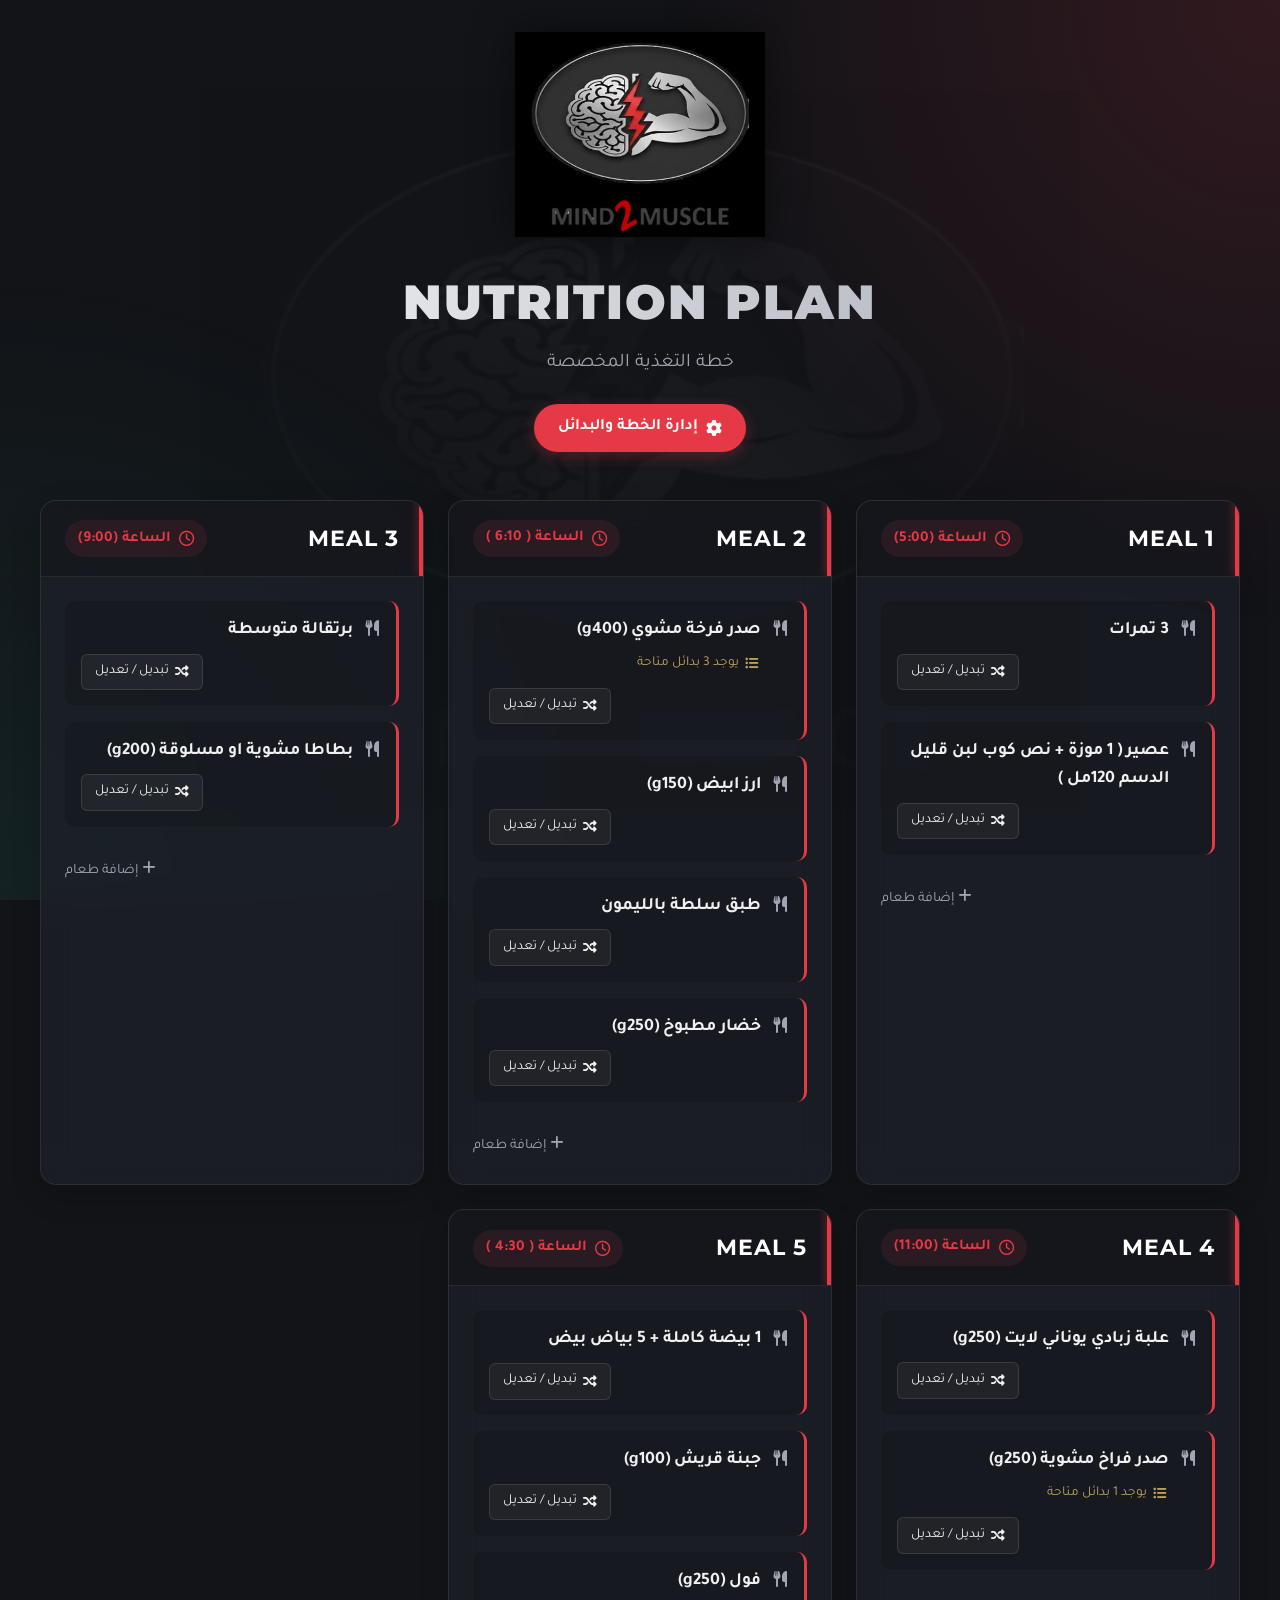
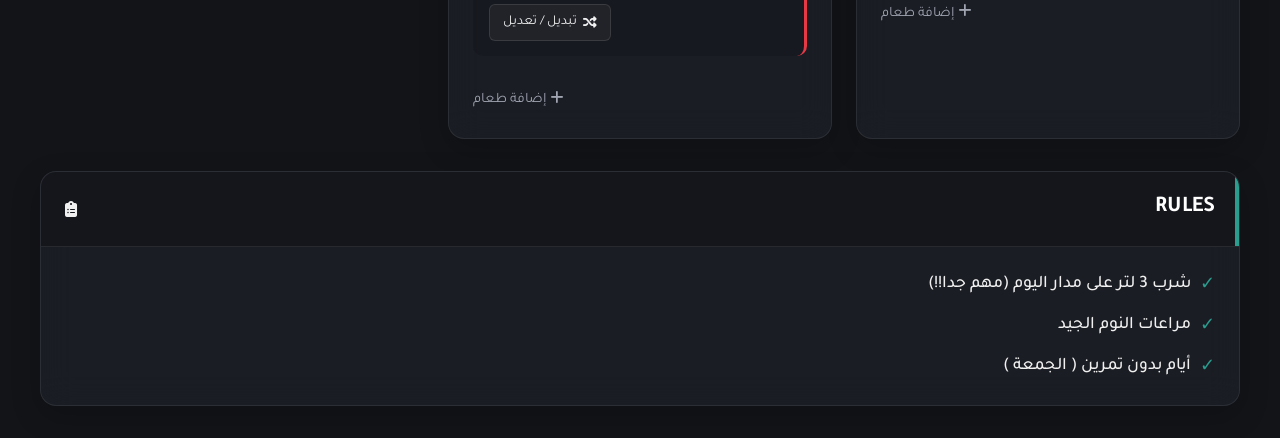
==== index.html @ 8e847752 "Initial commit of Scalable Meal Planner" ====
<!DOCTYPE html>
<html lang="ar" dir="rtl">

<head>
    <meta charset="UTF-8">
    <meta name="viewport" content="width=device-width, initial-scale=1.0">
    <title>Mind2Muscle - Nutrition Plan</title>
    <!-- Google Fonts -->
    <link
        href="https://fonts.googleapis.com/css2?family=Tajawal:wght@400;500;700;800&family=Montserrat:wght@700;900&display=swap"
        rel="stylesheet">
    <link rel="stylesheet" href="style.css">
    <!-- Font Awesome -->
    <link rel="stylesheet" href="https://cdnjs.cloudflare.com/ajax/libs/font-awesome/6.4.0/css/all.min.css">
</head>

<body>

    <!-- Watermark Background -->
    <div class="watermark"></div>

    <div class="container">
        <!-- Header Section -->
        <header class="header-section">
            <div class="logo-container">
                <img src="image1_1.jpeg" alt="Mind2Muscle Logo" class="logo" id="main-logo"
                    onerror="this.src='image1_3.png'; if(this.src=='image1_3.png') {this.onerror=function(){this.style.display='none';}}">
            </div>
            <h1 class="main-title" id="plan-title">Nutrition Plan</h1>
            <p class="subtitle" id="plan-subtitle">خطة التغذية المخصصة</p>

            <!-- Global Edit Plan Button -->
            <div class="header-action">
                <a href="manage.html" class="btn btn-primary"><i class="fa-solid fa-gear"></i> إدارة الخطة والبدائل</a>
            </div>
        </header>

        <!-- Dynamic Meals Container -->
        <div class="meals-grid" id="meals-container">
            <!-- Rendered by app.js -->
        </div>

        <div class="extras-grid">
            <!-- Dynamic Rules Section -->
            <div class="card rules-card" style="grid-column: 1 / -1;">
                <div class="card-header">
                    <h2 class="section-title">RULES</h2>
                    <i class="fa-solid fa-clipboard-list header-icon"></i>
                </div>
                <div class="card-body">
                    <ul class="rules-items" id="rules-container">
                        <!-- Rendered by app.js -->
                    </ul>
                </div>
            </div>
        </div>

    </div>

    <!-- Data Manager and App Logic -->
    <script src="data.js"></script>
    <script src="app.js"></script>
</body>

</html>
---- style.css ----
:root {
    --bg-color: #121418;
    --card-bg: rgba(30, 34, 42, 0.7);
    --card-border: rgba(255, 255, 255, 0.08);
    --text-primary: #f0f0f0;
    --text-secondary: #a0a5b1;
    --accent-red: #e63946;
    --accent-red-glow: rgba(230, 57, 70, 0.6);
    --accent-green: #2a9d8f;
    --accent-yellow: #e9c46a;
    --btn-primary-bg: #e63946;
    --btn-primary-hover: #c92f3b;
    --highlight-bg: rgba(230, 57, 70, 0.15);
    --glass-blur: blur(16px);
    --transition-speed: 0.3s;
}

* {
    margin: 0;
    padding: 0;
    box-sizing: border-box;
}

body {
    font-family: 'Tajawal', sans-serif;
    background-color: var(--bg-color);
    color: var(--text-primary);
    min-height: 100vh;
    padding: 2rem 1rem;
    position: relative;
    overflow-x: hidden;
    line-height: 1.6;
}

/* Background Effects */
body::before {
    content: '';
    position: fixed;
    top: 0;
    left: 0;
    width: 100%;
    height: 100%;
    background: radial-gradient(circle at top right, rgba(230, 57, 70, 0.15), transparent 40%),
        radial-gradient(circle at bottom left, rgba(42, 157, 143, 0.1), transparent 40%);
    z-index: -2;
    pointer-events: none;
}

.watermark {
    position: fixed;
    top: 50%;
    left: 50%;
    transform: translate(-50%, -50%);
    width: 80vw;
    height: 80vh;
    background-image: url('image1_1.jpeg');
    background-repeat: no-repeat;
    background-position: center;
    background-size: contain;
    opacity: 0.03;
    z-index: -1;
    pointer-events: none;
    filter: grayscale(100%);
}

.container {
    max-width: 1200px;
    margin: 0 auto;
    position: relative;
    z-index: 1;
}

/* Header */
.header-section {
    text-align: center;
    margin-bottom: 3rem;
    animation: fadeInDown 0.8s ease-out;
}

.logo {
    max-width: 250px;
    filter: drop-shadow(0 0 20px rgba(0, 0, 0, 0.5));
    transition: transform var(--transition-speed);
    margin-bottom: 1rem;
}

.logo:hover {
    transform: scale(1.05);
}

.main-title {
    font-family: 'Montserrat', sans-serif;
    font-size: 3rem;
    font-weight: 900;
    text-transform: uppercase;
    letter-spacing: 2px;
    background: linear-gradient(90deg, #fff, var(--text-secondary));
    -webkit-background-clip: text;
    background-clip: text;
    -webkit-text-fill-color: transparent;
    margin-bottom: 0.5rem;
}

.subtitle {
    font-size: 1.2rem;
    color: var(--text-secondary);
}

.header-action {
    margin-top: 1.5rem;
}

/* Buttons */
.btn {
    display: inline-flex;
    align-items: center;
    gap: 0.5rem;
    padding: 0.7rem 1.5rem;
    border-radius: 30px;
    font-family: 'Tajawal', sans-serif;
    font-weight: 700;
    text-decoration: none;
    cursor: pointer;
    transition: all 0.3s ease;
    border: none;
    font-size: 1rem;
}

.btn-primary {
    background: var(--btn-primary-bg);
    color: white;
    box-shadow: 0 4px 15px rgba(230, 57, 70, 0.3);
}

.btn-primary:hover {
    background: var(--btn-primary-hover);
    transform: translateY(-2px);
    box-shadow: 0 6px 20px rgba(230, 57, 70, 0.5);
}

.btn-secondary {
    background: rgba(255, 255, 255, 0.1);
    color: var(--text-primary);
    border: 1px solid var(--card-border);
}

.btn-secondary:hover {
    background: rgba(255, 255, 255, 0.2);
}

.btn-danger {
    background: transparent;
    color: var(--accent-red);
    border: 1px solid var(--accent-red);
}

.btn-danger:hover {
    background: var(--accent-red);
    color: white;
}

.btn-icon {
    background: transparent;
    border: none;
    cursor: pointer;
    color: var(--text-primary);
    transition: color 0.2s;
    font-size: 1.1rem;
}

.btn-icon:hover {
    color: var(--accent-red);
}

.text-danger {
    color: var(--accent-red) !important;
}

.text-green {
    color: var(--accent-green) !important;
}

.text-muted {
    color: var(--text-secondary) !important;
}

/* Grids */
.meals-grid {
    display: grid;
    grid-template-columns: repeat(auto-fit, minmax(350px, 1fr));
    gap: 1.5rem;
    margin-bottom: 2rem;
}

.extras-grid {
    display: grid;
    grid-template-columns: repeat(auto-fit, minmax(400px, 1fr));
    gap: 1.5rem;
}

/* Glass Cards */
.card {
    background: var(--card-bg);
    backdrop-filter: var(--glass-blur);
    -webkit-backdrop-filter: var(--glass-blur);
    border: 1px solid var(--card-border);
    border-radius: 16px;
    overflow: hidden;
    box-shadow: 0 10px 30px rgba(0, 0, 0, 0.2);
    transition: transform var(--transition-speed), box-shadow var(--transition-speed), border-color var(--transition-speed);
    animation: fadeInUp 0.8s ease-out backwards;
}

.card:hover {
    border-color: rgba(255, 255, 255, 0.15);
}

/* Card Headers */
.card-header {
    background: rgba(0, 0, 0, 0.2);
    padding: 1.2rem 1.5rem;
    display: flex;
    justify-content: space-between;
    align-items: center;
    border-bottom: 1px solid var(--card-border);
    position: relative;
    overflow: hidden;
}

.meal-card .card-header::before {
    content: '';
    position: absolute;
    top: 0;
    right: 0;
    width: 4px;
    height: 100%;
    background: var(--accent-red);
    box-shadow: 0 0 10px var(--accent-red-glow);
}

.rules-card .card-header::before {
    content: '';
    position: absolute;
    top: 0;
    right: 0;
    width: 4px;
    height: 100%;
    background: var(--accent-green);
}

.meal-title {
    font-family: 'Montserrat', sans-serif;
    font-size: 1.4rem;
    font-weight: 700;
    color: #fff;
    letter-spacing: 1px;
}

.section-title {
    font-size: 1.4rem;
    font-weight: 700;
    color: #fff;
    display: flex;
    align-items: center;
    gap: 0.5rem;
}

.meal-time {
    display: flex;
    align-items: center;
    gap: 0.5rem;
    color: var(--accent-red);
    font-weight: 700;
    background: rgba(230, 57, 70, 0.1);
    padding: 0.4rem 0.8rem;
    border-radius: 20px;
    font-size: 0.95rem;
}

/* Card Body / Main View Dashboard */
.card-body {
    padding: 1.5rem;
}

.meal-components-wrapper {
    display: flex;
    flex-direction: column;
    gap: 1rem;
}

.meal-component {
    background: rgba(0, 0, 0, 0.15);
    border-radius: 10px;
    padding: 1rem;
    border-right: 3px solid var(--accent-red);
    position: relative;
}

.component-main {
    display: flex;
    align-items: flex-start;
    gap: 0.8rem;
    margin-bottom: 0.5rem;
    font-size: 1.1rem;
    font-weight: 700;
}

.component-icon {
    margin-top: 0.2rem;
    color: var(--text-secondary);
    font-size: 1rem;
}

.component-text {
    flex-grow: 1;
}

.alt-hint {
    font-size: 0.85rem;
    color: var(--accent-yellow);
    display: flex;
    align-items: center;
    gap: 0.4rem;
    margin-right: 1.8rem;
    margin-bottom: 0.8rem;
    opacity: 0.8;
}

.component-actions {
    display: flex;
    justify-content: flex-end;
}

.btn-swap {
    background: rgba(255, 255, 255, 0.05);
    color: var(--text-primary);
    border: 1px solid rgba(255, 255, 255, 0.1);
    padding: 0.4rem 0.8rem;
    border-radius: 6px;
    font-size: 0.85rem;
    text-decoration: none;
    transition: all 0.2s;
    display: inline-flex;
    align-items: center;
    gap: 0.4rem;
}

.btn-swap:hover {
    background: rgba(230, 57, 70, 0.2);
    border-color: var(--accent-red);
    color: white;
}

.btn-edit-meal {
    color: var(--text-secondary);
    text-decoration: none;
    font-size: 0.9rem;
    transition: color 0.2s;
}

.btn-edit-meal:hover {
    color: white;
}

/* Rules */
.rules-items {
    list-style: none;
    display: flex;
    flex-direction: column;
    gap: 0.8rem;
}

.rules-items li {
    position: relative;
    padding-right: 1.5rem;
    font-size: 1.1rem;
    font-weight: 500;
}

.rules-items li::before {
    position: absolute;
    right: 0;
    top: 2px;
    color: var(--accent-green);
    content: '✓';
    font-size: 1.1rem;
}

/* =========================================
   MANAGEMENT DASHBOARD STYLES
   ========================================= */

.manage-container {
    max-width: 1400px;
}

.management-grid {
    display: grid;
    grid-template-columns: 350px 1fr;
    gap: 1.5rem;
    align-items: start;
}

@media (max-width: 900px) {
    .management-grid {
        grid-template-columns: 1fr;
    }
}

/* Sidebar Nav */
.sidebar-card .card-body {
    padding: 0;
}

.nav-list {
    list-style: none;
    margin: 0;
    padding: 0;
}

.nav-item {
    border-bottom: 1px solid var(--card-border);
}

.nav-header {
    padding: 1rem 1.5rem;
    display: flex;
    justify-content: space-between;
    align-items: center;
    cursor: pointer;
    font-weight: 700;
    transition: background 0.2s;
}

.nav-header:hover {
    background: rgba(255, 255, 255, 0.05);
}

.nav-header.active {
    background: rgba(230, 57, 70, 0.15);
    border-right: 4px solid var(--accent-red);
}

.nav-sublist {
    list-style: none;
    background: rgba(0, 0, 0, 0.2);
}

.nav-subitem {
    padding: 0.8rem 1.5rem 0.8rem 2.5rem;
    cursor: pointer;
    color: var(--text-secondary);
    transition: color 0.2s, background 0.2s;
    font-size: 0.95rem;
    display: flex;
    align-items: center;
}

.nav-subitem::before {
    content: '•';
    margin-left: 0.5rem;
    color: var(--accent-yellow);
}

.nav-subitem:hover {
    color: white;
    background: rgba(255, 255, 255, 0.03);
}

.nav-subitem.active {
    color: white;
    background: rgba(255, 255, 255, 0.05);
    font-weight: 700;
}

/* Editor Forms */
.form-group {
    margin-bottom: 1.5rem;
}

.form-group label {
    display: block;
    margin-bottom: 0.5rem;
    font-weight: 700;
    color: var(--text-secondary);
}

.form-control {
    width: 100%;
    background: rgba(0, 0, 0, 0.3);
    border: 1px solid var(--card-border);
    color: white;
    padding: 0.8rem;
    border-radius: 8px;
    font-family: 'Tajawal', sans-serif;
    font-size: 1rem;
    transition: border-color 0.3s;
}

.form-control:focus {
    outline: none;
    border-color: var(--accent-red);
}

textarea.form-control {
    resize: vertical;
}

.highlighted-group {
    background: rgba(230, 57, 70, 0.05);
    padding: 1.5rem;
    border-radius: 8px;
    border: 1px solid rgba(230, 57, 70, 0.2);
}

.manager-list {
    display: flex;
    flex-direction: column;
    gap: 0.8rem;
}

.manager-list-item {
    background: rgba(255, 255, 255, 0.03);
    border: 1px solid var(--card-border);
    border-radius: 8px;
    padding: 0.8rem;
    display: flex;
    align-items: center;
    gap: 1rem;
}

.drag-handle {
    color: var(--text-secondary);
    cursor: grab;
    padding: 0 0.5rem;
}

.item-content {
    flex-grow: 1;
}

.item-actions {
    display: flex;
    gap: 0.8rem;
}

.flex-col {
    flex-direction: column;
    gap: 0.4rem;
}

.empty-state {
    text-align: center;
    padding: 4rem 2rem;
    color: var(--text-secondary);
}

.empty-state i {
    font-size: 3rem;
    margin-bottom: 1rem;
    opacity: 0.5;
}

.empty-state-small {
    text-align: center;
    padding: 2rem;
    border: 1px dashed var(--card-border);
    border-radius: 8px;
}

/* Truncate long texts */
.truncate {
    white-space: nowrap;
    overflow: hidden;
    text-overflow: ellipsis;
    max-width: 200px;
}

/* Toast */
.toast {
    position: fixed;
    bottom: -100px;
    left: 50%;
    transform: translateX(-50%);
    background: rgba(42, 157, 143, 0.9);
    color: white;
    padding: 0.8rem 1.5rem;
    border-radius: 30px;
    font-weight: 700;
    box-shadow: 0 10px 30px rgba(0, 0, 0, 0.3);
    display: flex;
    align-items: center;
    gap: 0.5rem;
    transition: bottom 0.4s cubic-bezier(0.175, 0.885, 0.32, 1.275);
    z-index: 1000;
    backdrop-filter: blur(5px);
}

.toast.show {
    bottom: 30px;
}

/* Animations */
@keyframes fadeInUp {
    from {
        opacity: 0;
        transform: translateY(30px);
    }

    to {
        opacity: 1;
        transform: translateY(0);
    }
}

@keyframes fadeInDown {
    from {
        opacity: 0;
        transform: translateY(-30px);
    }

    to {
        opacity: 1;
        transform: translateY(0);
    }
}
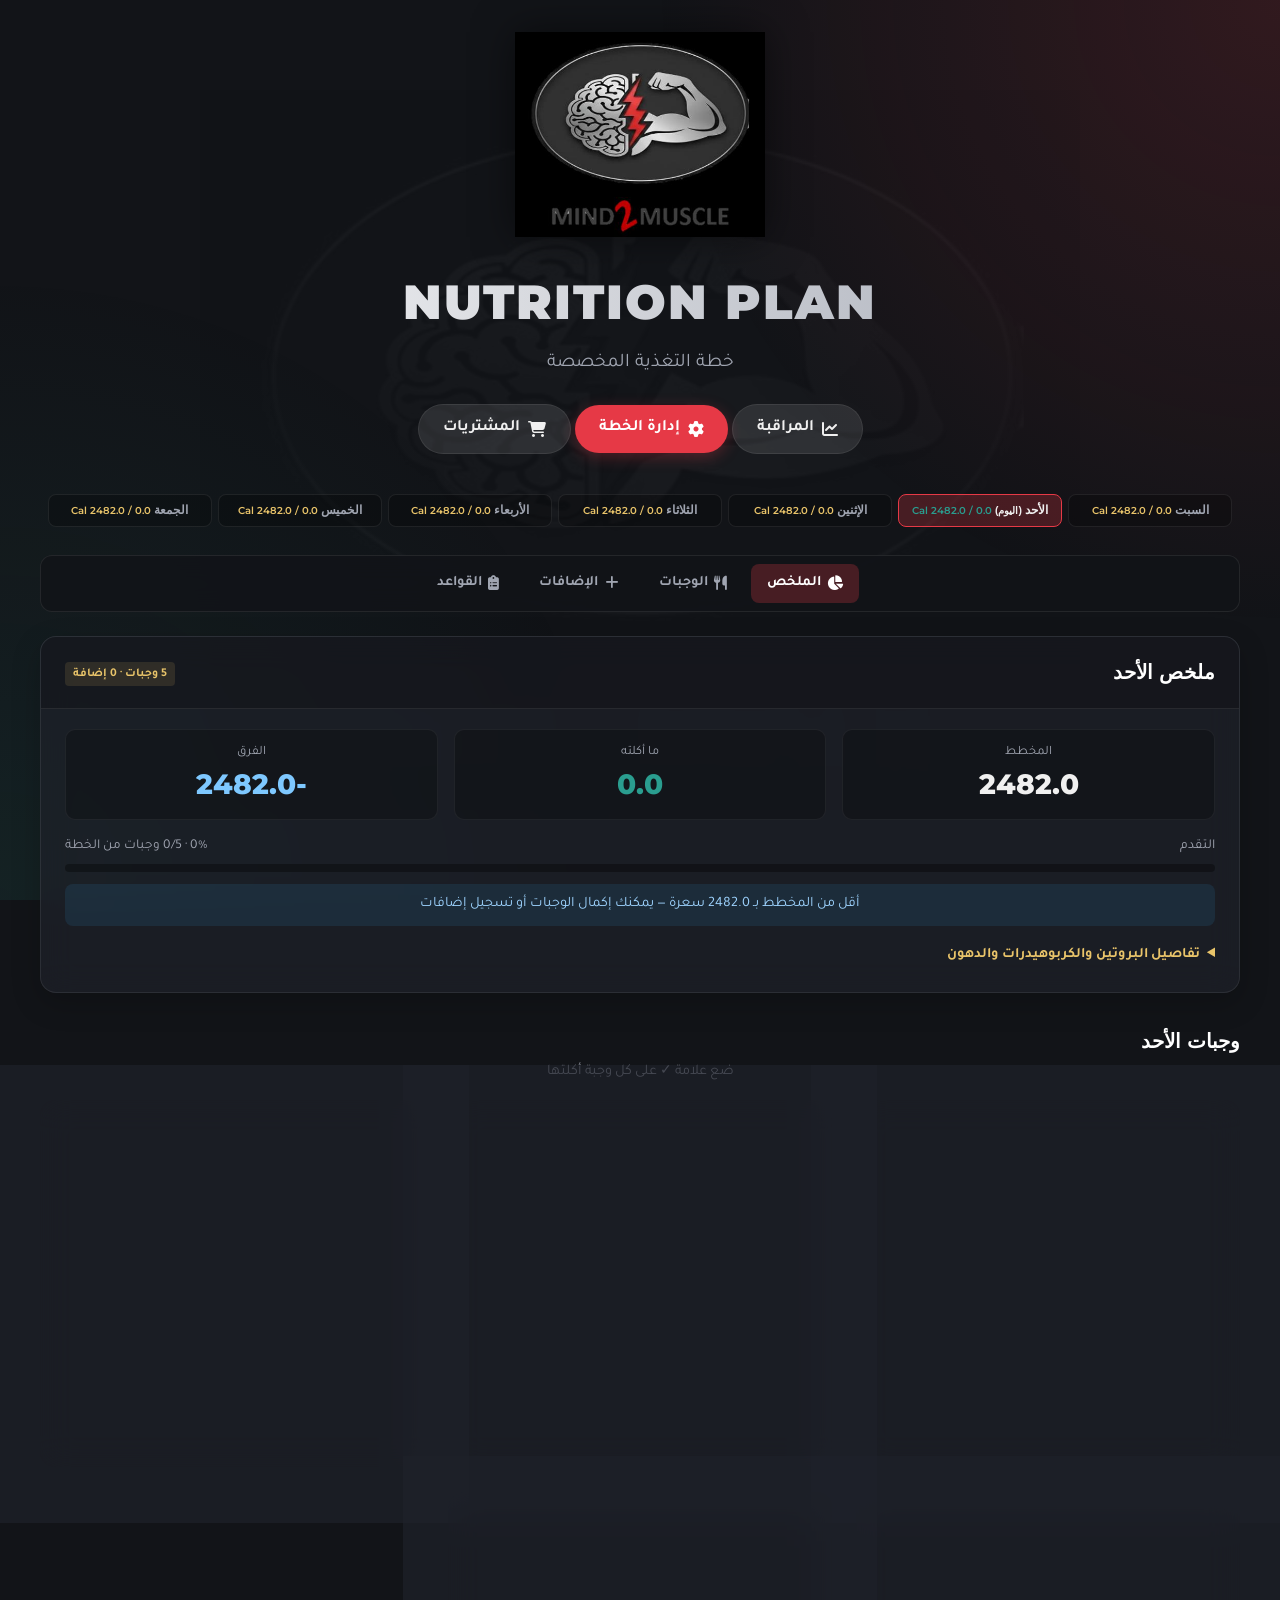
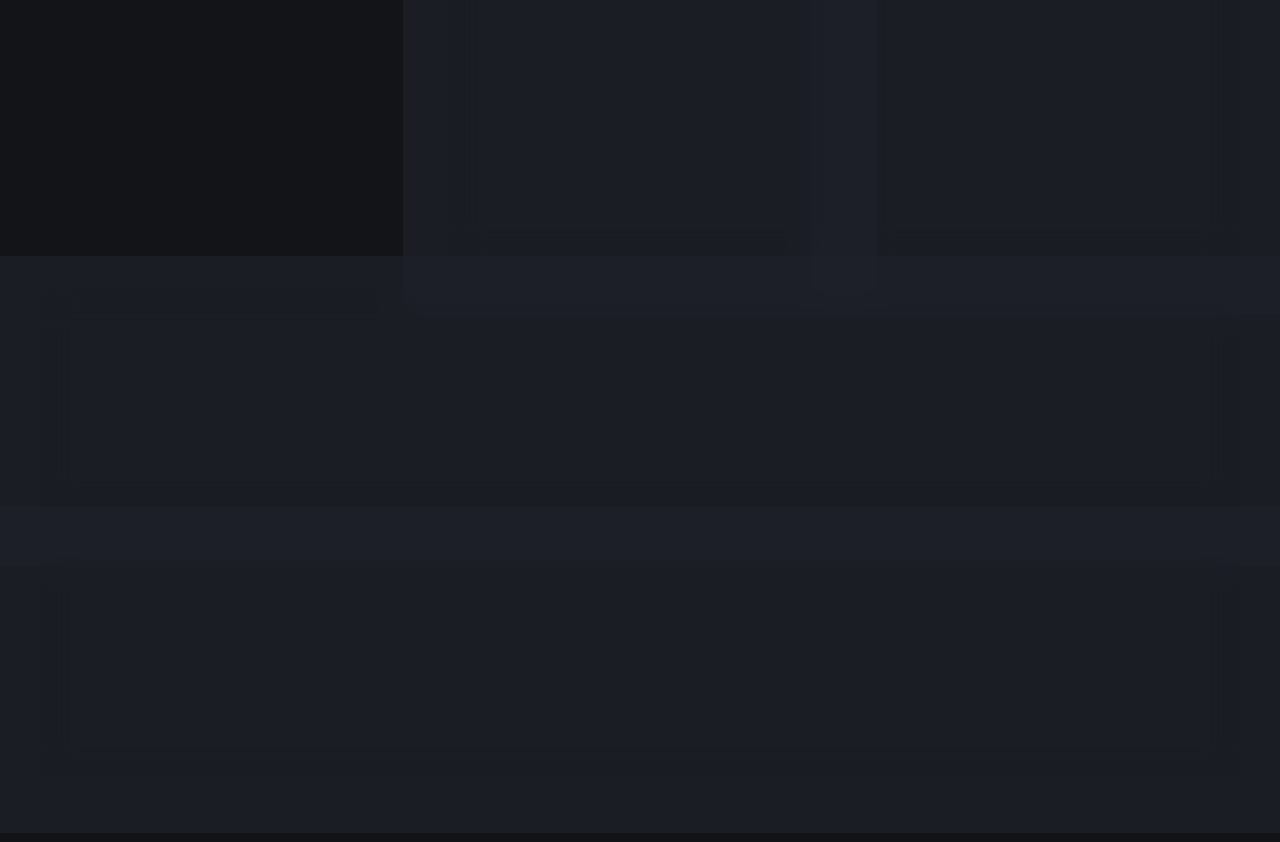
==== commit d9d2c7d5: "Add progress tracking, multi-week grocery, and schedule management improvements. Introduce a progres" ====
--- a/index.html
+++ b/index.html
@@ -5,61 +5,137 @@
     <meta charset="UTF-8">
     <meta name="viewport" content="width=device-width, initial-scale=1.0">
     <title>Mind2Muscle - Nutrition Plan</title>
-    <!-- Google Fonts -->
     <link
         href="https://fonts.googleapis.com/css2?family=Tajawal:wght@400;500;700;800&family=Montserrat:wght@700;900&display=swap"
         rel="stylesheet">
     <link rel="stylesheet" href="style.css">
-    <!-- Font Awesome -->
+    <link rel="stylesheet" href="dashboard.css">
     <link rel="stylesheet" href="https://cdnjs.cloudflare.com/ajax/libs/font-awesome/6.4.0/css/all.min.css">
 </head>
 
-<body>
+<body class="home-page">
 
-    <!-- Watermark Background -->
     <div class="watermark"></div>
 
     <div class="container">
-        <!-- Header Section -->
         <header class="header-section">
             <div class="logo-container">
-                <img src="image1_1.jpeg" alt="Mind2Muscle Logo" class="logo" id="main-logo"
+                <img src="image1_1.jpeg" alt="Mind2Muscle" class="logo" id="main-logo"
                     onerror="this.src='image1_3.png'; if(this.src=='image1_3.png') {this.onerror=function(){this.style.display='none';}}">
             </div>
             <h1 class="main-title" id="plan-title">Nutrition Plan</h1>
             <p class="subtitle" id="plan-subtitle">خطة التغذية المخصصة</p>
-
-            <!-- Global Edit Plan Button -->
             <div class="header-action">
-                <a href="manage.html" class="btn btn-primary"><i class="fa-solid fa-gear"></i> إدارة الخطة والبدائل</a>
+                <a href="progress.html" class="btn btn-secondary"><i class="fa-solid fa-chart-line"></i> المراقبة</a>
+                <a href="manage.html" class="btn btn-primary"><i class="fa-solid fa-gear"></i> إدارة الخطة</a>
+                <a href="manage.html?tab=grocery" class="btn btn-secondary"><i class="fa-solid fa-cart-shopping"></i> المشتريات</a>
             </div>
         </header>
 
-        <!-- Dynamic Meals Container -->
-        <div class="meals-grid" id="meals-container">
-            <!-- Rendered by app.js -->
-        </div>
+        <nav class="week-day-nav" id="week-day-nav" aria-label="أيام الأسبوع"></nav>
 
-        <div class="extras-grid">
-            <!-- Dynamic Rules Section -->
-            <div class="card rules-card" style="grid-column: 1 / -1;">
+        <nav class="dash-jump-nav" aria-label="أقسام الصفحة">
+            <a href="#section-summary" class="dash-jump-link"><i class="fa-solid fa-chart-pie"></i> الملخص</a>
+            <a href="#section-meals" class="dash-jump-link"><i class="fa-solid fa-utensils"></i> الوجبات</a>
+            <a href="#section-extras" class="dash-jump-link"><i class="fa-solid fa-plus"></i> الإضافات</a>
+            <a href="#section-rules" class="dash-jump-link"><i class="fa-solid fa-clipboard-list"></i> القواعد</a>
+        </nav>
+
+        <section id="section-summary" class="dash-section">
+            <div id="day-macros-summary" class="summary-shell" aria-live="polite"></div>
+        </section>
+
+        <section id="section-meals" class="dash-section">
+            <div class="section-head">
+                <h2 class="section-title" id="meals-section-title">وجبات اليوم</h2>
+                <p class="section-desc">ضع علامة ✓ على كل وجبة أكلتها</p>
+            </div>
+            <div class="meals-grid" id="meals-container"></div>
+        </section>
+
+        <section id="section-extras" class="dash-section">
+            <div class="card extras-card">
+                <div class="card-header extras-card-header">
+                    <div>
+                        <h2 class="section-title">طعام إضافي</h2>
+                        <p class="section-desc">ما أكلته خارج جدول الوجبات</p>
+                    </div>
+                    <button type="button" id="btn-add-intake" class="btn btn-primary">
+                        <i class="fa-solid fa-plus"></i> إضافة
+                    </button>
+                </div>
+                <div class="card-body">
+                    <div id="intake-extras-list" class="extras-list"></div>
+                </div>
+            </div>
+        </section>
+
+        <section id="section-rules" class="dash-section">
+            <div class="card rules-card">
                 <div class="card-header">
-                    <h2 class="section-title">RULES</h2>
+                    <h2 class="section-title">قواعد الخطة</h2>
                     <i class="fa-solid fa-clipboard-list header-icon"></i>
                 </div>
                 <div class="card-body">
-                    <ul class="rules-items" id="rules-container">
-                        <!-- Rendered by app.js -->
-                    </ul>
+                    <ul class="rules-items" id="rules-container"></ul>
                 </div>
             </div>
-        </div>
-
+        </section>
     </div>
 
-    <!-- Data Manager and App Logic -->
+    <div id="intake-modal" class="intake-modal" hidden aria-hidden="true" role="dialog" aria-labelledby="intake-modal-title" aria-modal="true">
+        <div class="intake-modal-backdrop" data-close-intake></div>
+        <div class="intake-modal-panel card">
+            <div class="intake-modal-header">
+                <h3 id="intake-modal-title">إضافة طعام</h3>
+                <button type="button" class="btn-icon" data-close-intake aria-label="إغلاق"><i class="fa-solid fa-xmark"></i></button>
+            </div>
+            <div class="intake-type-tabs">
+                <button type="button" class="intake-type-btn active" data-intake-type="meal">وجبة من القوالب</button>
+                <button type="button" class="intake-type-btn" data-intake-type="food">طعام من المكتبة</button>
+                <button type="button" class="intake-type-btn" data-intake-type="custom">إدخال يدوي</button>
+            </div>
+            <div class="intake-modal-body">
+                <div class="intake-form-panel" data-panel="meal">
+                    <label for="intake-meal-search">بحث</label>
+                    <input type="search" id="intake-meal-search" class="form-control" placeholder="ابحث عن وجبة...">
+                    <label for="intake-meal-select">الوجبة</label>
+                    <select id="intake-meal-select" class="form-control" size="5"></select>
+                    <label for="intake-meal-servings">عدد الحصص</label>
+                    <input type="number" id="intake-meal-servings" class="form-control" value="1" min="0.25" step="0.25">
+                </div>
+                <div class="intake-form-panel" data-panel="food" hidden>
+                    <label for="intake-food-search">بحث</label>
+                    <input type="search" id="intake-food-search" class="form-control" placeholder="ابحث عن طعام...">
+                    <label for="intake-food-select">الطعام</label>
+                    <select id="intake-food-select" class="form-control" size="5"></select>
+                    <label for="intake-food-amount">الكمية</label>
+                    <div class="intake-qty-row">
+                        <input type="number" id="intake-food-amount" class="form-control" value="1" min="0.01" step="0.01">
+                        <span id="intake-food-unit-label" class="intake-unit-label"></span>
+                    </div>
+                </div>
+                <div class="intake-form-panel" data-panel="custom" hidden>
+                    <label for="intake-custom-name">ماذا أكلت؟</label>
+                    <input type="text" id="intake-custom-name" class="form-control" placeholder="مثال: قهوة مع حليب">
+                    <p class="text-muted" style="margin:0.75rem 0 0.5rem;font-size:0.85rem;">القيم الغذائية (اختياري)</p>
+                    <div class="intake-custom-macros">
+                        <div><label for="intake-custom-p">بروتين</label><input type="number" id="intake-custom-p" class="form-control" min="0" step="0.1" value="0"></div>
+                        <div><label for="intake-custom-c">كربوهيدرات</label><input type="number" id="intake-custom-c" class="form-control" min="0" step="0.1" value="0"></div>
+                        <div><label for="intake-custom-f">دهون</label><input type="number" id="intake-custom-f" class="form-control" min="0" step="0.1" value="0"></div>
+                        <div><label for="intake-custom-cal">سعرات</label><input type="number" id="intake-custom-cal" class="form-control" min="0" step="0.1" value="0"></div>
+                    </div>
+                </div>
+            </div>
+            <div class="intake-modal-footer">
+                <button type="button" class="btn btn-secondary" data-close-intake>إلغاء</button>
+                <button type="button" class="btn btn-primary" id="intake-modal-save"><i class="fa-solid fa-check"></i> حفظ</button>
+            </div>
+        </div>
+    </div>
+
     <script src="data.js"></script>
     <script src="app.js"></script>
 </body>
 
-</html>+</html>
--- a/style.css
+++ b/style.css
@@ -288,6 +288,507 @@
     gap: 1rem;
 }
 
+.alt-hint-meal {
+    border-right: 2px solid var(--accent-green);
+    padding-right: 0.5rem;
+}
+
+.alt-hint-schedule {
+    margin-top: 0.5rem;
+    border-right: 2px solid var(--accent-yellow);
+    padding-right: 0.5rem;
+}
+
+/* Weekly day navigation */
+.week-day-nav {
+    display: flex;
+    flex-wrap: wrap;
+    gap: 0.4rem;
+    justify-content: center;
+    margin: 1.25rem 0 0.75rem;
+    padding: 0.5rem;
+}
+
+.sidebar-week-nav {
+    justify-content: stretch;
+    margin: 0 0 0.75rem;
+    padding: 0.75rem;
+    border-bottom: 1px solid var(--card-border);
+}
+
+.week-day-btn {
+    flex: 1;
+    min-width: 2.5rem;
+    padding: 0.45rem 0.35rem;
+    border: 1px solid var(--card-border);
+    border-radius: 8px;
+    background: rgba(0, 0, 0, 0.25);
+    color: var(--text-secondary);
+    font-family: 'Tajawal', sans-serif;
+    font-size: 0.78rem;
+    font-weight: 700;
+    cursor: pointer;
+    transition: all 0.2s;
+}
+
+.week-day-btn--macros {
+    display: flex;
+    flex-direction: column;
+    align-items: center;
+    gap: 0.15rem;
+    line-height: 1.2;
+}
+
+.week-day-label {
+    font-weight: 800;
+}
+
+.week-day-macros {
+    font-size: 0.62rem;
+    font-weight: 600;
+    font-family: 'Montserrat', sans-serif;
+    color: var(--accent-yellow);
+    direction: ltr;
+}
+
+.week-day-macros--empty {
+    color: var(--text-secondary);
+    opacity: 0.5;
+}
+
+.week-day-btn.active .week-day-macros {
+    color: var(--accent-green);
+}
+
+.sidebar-week-nav .week-day-btn {
+    font-size: 0.72rem;
+    padding: 0.4rem 0.2rem;
+}
+
+.week-day-btn:hover {
+    border-color: rgba(255, 255, 255, 0.2);
+    color: var(--text-primary);
+}
+
+.week-day-btn.active {
+    background: rgba(230, 57, 70, 0.25);
+    border-color: var(--accent-red);
+    color: var(--text-primary);
+}
+
+.week-day-count {
+    display: inline-block;
+    margin-right: 0.2rem;
+    font-size: 0.65rem;
+    background: rgba(255, 255, 255, 0.12);
+    padding: 0.05rem 0.35rem;
+    border-radius: 4px;
+}
+
+.week-day-heading {
+    text-align: center;
+    font-size: 1.1rem;
+    font-weight: 800;
+    color: var(--accent-yellow);
+    margin: 0 0 0.5rem;
+}
+
+.day-macros-summary {
+    margin: 0 auto 1.25rem;
+    max-width: 720px;
+}
+
+.day-macros-summary--empty {
+    display: none;
+}
+
+.day-macros-card {
+    background: rgba(0, 0, 0, 0.3);
+    border: 1px solid rgba(241, 196, 15, 0.25);
+    border-radius: 10px;
+    padding: 0.85rem 1.1rem;
+    text-align: center;
+}
+
+.day-macros-title {
+    font-size: 0.9rem;
+    font-weight: 700;
+    color: var(--accent-yellow);
+    margin-bottom: 0.55rem;
+    display: flex;
+    align-items: center;
+    justify-content: center;
+    gap: 0.45rem;
+}
+
+.day-macros-badges {
+    justify-content: center;
+    flex-wrap: wrap;
+}
+
+.day-macros-compare {
+    display: grid;
+    grid-template-columns: repeat(auto-fit, minmax(200px, 1fr));
+    gap: 0.75rem;
+}
+
+.day-macros-card--planned {
+    border-color: rgba(255, 255, 255, 0.12);
+}
+
+.day-macros-card--eaten {
+    border-color: rgba(46, 204, 113, 0.35);
+}
+
+.day-macros-card--diff {
+    border-color: rgba(241, 196, 15, 0.35);
+}
+
+.day-macros-diff-hint {
+    font-size: 0.78rem;
+    color: var(--text-secondary);
+    margin: 0.5rem 0 0;
+    text-align: center;
+}
+
+.macro-diff--over {
+    border-color: rgba(230, 57, 70, 0.5);
+    color: #ff8a8a;
+}
+
+.macro-diff--under {
+    border-color: rgba(52, 152, 219, 0.5);
+    color: #7ec8ff;
+}
+
+.macro-diff--even {
+    opacity: 0.85;
+}
+
+.dashboard-planned-header,
+.intake-extras-header {
+    display: flex;
+    flex-wrap: wrap;
+    align-items: center;
+    justify-content: space-between;
+    gap: 0.75rem;
+    margin: 1.25rem 0 0.75rem;
+}
+
+.dashboard-section-title {
+    font-size: 1rem;
+    font-weight: 800;
+    margin: 0;
+    display: flex;
+    align-items: center;
+    gap: 0.45rem;
+    color: var(--accent-yellow);
+}
+
+.dashboard-section-hint {
+    font-size: 0.8rem;
+    color: var(--text-secondary);
+    margin: 0;
+    flex: 1 1 100%;
+}
+
+body.dashboard-page .intake-extras-section {
+    margin: 0;
+}
+
+.intake-extras-list {
+    display: flex;
+    flex-direction: column;
+    gap: 0.5rem;
+}
+
+.intake-extras-empty {
+    font-size: 0.88rem;
+    color: var(--text-secondary);
+    padding: 1rem;
+    text-align: center;
+    background: rgba(0, 0, 0, 0.2);
+    border-radius: 8px;
+}
+
+.intake-extra-row {
+    display: flex;
+    align-items: center;
+    justify-content: space-between;
+    gap: 0.75rem;
+    padding: 0.75rem 1rem;
+}
+
+.intake-extra-main {
+    flex: 1;
+    min-width: 0;
+    display: flex;
+    flex-wrap: wrap;
+    align-items: center;
+    gap: 0.5rem 1rem;
+}
+
+.intake-extra-name {
+    font-weight: 700;
+}
+
+.intake-extra-macros {
+    flex: 1 1 100%;
+}
+
+.meal-eaten-toggle {
+    display: flex;
+    align-items: center;
+    gap: 0.5rem;
+    margin-bottom: 0.75rem;
+    padding: 0.5rem 0.75rem;
+    background: rgba(46, 204, 113, 0.08);
+    border: 1px solid rgba(46, 204, 113, 0.25);
+    border-radius: 8px;
+    cursor: pointer;
+    font-weight: 700;
+    font-size: 0.9rem;
+}
+
+.meal-eaten-toggle input {
+    width: 1.15rem;
+    height: 1.15rem;
+    accent-color: var(--accent-green);
+}
+
+.meal-card--eaten {
+    border-color: rgba(46, 204, 113, 0.45);
+    box-shadow: 0 0 0 1px rgba(46, 204, 113, 0.15);
+}
+
+.meal-card--eaten .meal-eaten-toggle {
+    background: rgba(46, 204, 113, 0.2);
+}
+
+.meal-card:not(.meal-card--eaten) .meal-eaten-toggle-text {
+    color: var(--text-secondary);
+}
+
+/* Intake modal */
+.intake-modal {
+    position: fixed;
+    inset: 0;
+    z-index: 1000;
+    display: flex;
+    align-items: center;
+    justify-content: center;
+    padding: 1rem;
+}
+
+.intake-modal[hidden] {
+    display: none;
+}
+
+.intake-modal-backdrop {
+    position: absolute;
+    inset: 0;
+    background: rgba(0, 0, 0, 0.65);
+}
+
+.intake-modal-panel {
+    position: relative;
+    width: 100%;
+    max-width: 420px;
+    max-height: 90vh;
+    overflow-y: auto;
+    z-index: 1;
+    padding: 0;
+}
+
+.intake-modal-header {
+    display: flex;
+    justify-content: space-between;
+    align-items: center;
+    padding: 1rem 1.25rem;
+    border-bottom: 1px solid var(--card-border);
+}
+
+.intake-modal-header h3 {
+    margin: 0;
+    font-size: 1.05rem;
+}
+
+.intake-type-tabs {
+    display: flex;
+    flex-wrap: wrap;
+    gap: 0.35rem;
+    padding: 0.75rem 1rem 0;
+}
+
+.intake-type-btn {
+    flex: 1;
+    min-width: 5rem;
+    padding: 0.45rem 0.5rem;
+    border: 1px solid var(--card-border);
+    border-radius: 6px;
+    background: rgba(0, 0, 0, 0.25);
+    color: var(--text-secondary);
+    font-family: 'Tajawal', sans-serif;
+    font-size: 0.75rem;
+    font-weight: 700;
+    cursor: pointer;
+}
+
+.intake-type-btn.active {
+    background: rgba(230, 57, 70, 0.25);
+    border-color: var(--accent-red);
+    color: white;
+}
+
+.intake-modal-body {
+    padding: 1rem 1.25rem;
+}
+
+.intake-modal-body label {
+    display: block;
+    font-size: 0.85rem;
+    font-weight: 700;
+    margin-bottom: 0.35rem;
+    color: var(--text-secondary);
+}
+
+.intake-modal-body .form-control {
+    width: 100%;
+    margin-bottom: 0.75rem;
+    padding: 0.5rem 0.65rem;
+    border: 1px solid var(--card-border);
+    border-radius: 6px;
+    background: rgba(0, 0, 0, 0.3);
+    color: var(--text-primary);
+    font-family: 'Tajawal', sans-serif;
+}
+
+.intake-modal-body select.form-control {
+    min-height: 8rem;
+}
+
+.intake-qty-row {
+    display: flex;
+    gap: 0.5rem;
+    align-items: center;
+}
+
+.intake-unit-label {
+    font-weight: 700;
+    color: var(--accent-yellow);
+    min-width: 3rem;
+}
+
+.intake-custom-macros {
+    display: grid;
+    grid-template-columns: repeat(4, 1fr);
+    gap: 0.5rem;
+}
+
+.intake-custom-macros label {
+    font-size: 0.72rem;
+    margin-bottom: 0.2rem;
+}
+
+.intake-modal-footer {
+    display: flex;
+    justify-content: flex-end;
+    gap: 0.5rem;
+    padding: 0.75rem 1.25rem 1rem;
+    border-top: 1px solid var(--card-border);
+}
+
+.empty-day-card {
+    grid-column: 1 / -1;
+    text-align: center;
+    padding: 2rem;
+}
+
+.empty-day-card .empty-state {
+    padding: 2rem;
+}
+
+.schedule-day-meals-title {
+    font-size: 0.9rem;
+    font-weight: 700;
+    color: var(--text-secondary);
+    margin: 0 0 0.65rem;
+}
+
+.schedule-day-meals {
+    list-style: none;
+    margin: 0;
+    padding: 0;
+}
+
+.schedule-day-meal-row {
+    display: grid;
+    grid-template-columns: 1fr 2fr auto;
+    gap: 0.5rem;
+    align-items: center;
+    padding: 0.55rem 0.75rem;
+    background: rgba(0, 0, 0, 0.2);
+    border-radius: 6px;
+    margin-bottom: 0.35rem;
+    font-size: 0.88rem;
+}
+
+.schedule-day-meal-time {
+    color: var(--text-secondary);
+    font-size: 0.8rem;
+}
+
+.schedule-day-meal-macros {
+    font-family: 'Montserrat', sans-serif;
+    font-weight: 700;
+    color: var(--accent-yellow);
+    direction: ltr;
+    text-align: left;
+}
+
+.meal-category-badge {
+    display: inline-block;
+    margin-top: 0.25rem;
+    font-size: 0.75rem;
+    font-weight: 700;
+    color: var(--accent-yellow);
+    background: rgba(233, 196, 106, 0.12);
+    padding: 0.15rem 0.5rem;
+    border-radius: 4px;
+}
+
+.meal-component-nested {
+    border-right: 3px solid var(--accent-green);
+    background: rgba(42, 157, 143, 0.06);
+    padding-right: 0.75rem;
+    border-radius: 6px;
+}
+
+.nested-icon {
+    color: var(--accent-green) !important;
+}
+
+.nested-meal-items,
+.nested-meal-preview {
+    list-style: none;
+    margin: 0.5rem 0 0.75rem 0;
+    padding: 0 1.5rem 0 0;
+    font-size: 0.82rem;
+    color: var(--text-secondary);
+}
+
+.nested-meal-items li,
+.nested-meal-preview li {
+    padding: 0.2rem 0;
+}
+
+.nested-meal-preview {
+    background: rgba(0, 0, 0, 0.15);
+    border-radius: 6px;
+    padding: 0.5rem 0.75rem;
+    margin-bottom: 0.5rem;
+}
+
 .meal-component {
     background: rgba(0, 0, 0, 0.15);
     border-radius: 10px;
@@ -309,6 +810,14 @@
     margin-top: 0.2rem;
     color: var(--text-secondary);
     font-size: 1rem;
+}
+
+.component-food-meta {
+    display: block;
+    font-size: 0.75rem;
+    color: var(--accent-yellow);
+    margin-top: 0.2rem;
+    font-weight: 500;
 }
 
 .component-text {
@@ -422,6 +931,223 @@
     border-bottom: 1px solid var(--card-border);
 }
 
+.sidebar-foods-tools {
+    padding: 0.75rem 1rem;
+    border-bottom: 1px solid var(--card-border);
+    position: sticky;
+    top: 0;
+    z-index: 2;
+    background: var(--card-bg, rgba(20, 20, 24, 0.98));
+}
+
+.sidebar-search-wrap {
+    position: relative;
+}
+
+.sidebar-search-icon {
+    position: absolute;
+    right: 0.75rem;
+    top: 50%;
+    transform: translateY(-50%);
+    color: var(--text-secondary);
+    font-size: 0.85rem;
+    pointer-events: none;
+}
+
+.sidebar-search {
+    padding-right: 2.25rem;
+    font-size: 0.9rem;
+}
+
+.nav-meal-category-header {
+    color: var(--accent-red);
+}
+
+.nav-meal-category-header .btn-add-category {
+    color: var(--accent-red) !important;
+    background: rgba(230, 57, 70, 0.12);
+}
+
+.dropdown-category-label {
+    padding: 0.5rem 1rem 0.25rem;
+    font-size: 0.72rem;
+    font-weight: 800;
+    color: var(--accent-yellow);
+    cursor: default;
+    border-bottom: 1px solid rgba(255, 255, 255, 0.05);
+    display: flex;
+    align-items: center;
+    gap: 0.35rem;
+}
+
+.dropdown-category-label:hover {
+    background: transparent;
+}
+
+.nav-category-header {
+    padding: 0.55rem 0.75rem;
+    font-size: 0.78rem;
+    font-weight: 800;
+    color: var(--accent-yellow);
+    text-transform: none;
+    letter-spacing: 0;
+    border-bottom: 1px solid rgba(255, 255, 255, 0.06);
+    margin-top: 0.35rem;
+    display: flex;
+    align-items: center;
+    justify-content: space-between;
+    gap: 0.5rem;
+}
+
+.nav-category-label {
+    display: flex;
+    align-items: center;
+    gap: 0.4rem;
+    min-width: 0;
+}
+
+.btn-add-category {
+    flex-shrink: 0;
+    color: var(--accent-green) !important;
+    background: rgba(42, 157, 143, 0.12);
+    border-radius: 6px;
+    width: 28px;
+    height: 28px;
+}
+
+.btn-add-category:hover {
+    background: rgba(42, 157, 143, 0.25);
+}
+
+.nav-category-empty {
+    padding: 0.5rem 1.5rem 0.75rem;
+    font-size: 0.78rem;
+    color: var(--text-secondary);
+    font-style: italic;
+    border-bottom: 1px solid rgba(255, 255, 255, 0.04);
+}
+
+.nav-category-header:first-child {
+    margin-top: 0;
+}
+
+.nav-category-count {
+    color: var(--text-secondary);
+    font-weight: 500;
+}
+
+.nav-item-text {
+    flex-grow: 1;
+    min-width: 0;
+    display: flex;
+    flex-direction: column;
+    gap: 0.15rem;
+}
+
+.nav-item-title {
+    display: block;
+}
+
+.nav-item-meta {
+    font-size: 0.72rem;
+    color: var(--text-secondary);
+    padding-right: 1.6rem;
+}
+
+.nav-item--draggable .nav-header {
+    cursor: grab;
+}
+
+.nav-item--draggable .nav-header:active {
+    cursor: grabbing;
+}
+
+.nav-item--draggable .btn-delete {
+    cursor: pointer;
+}
+
+.nav-item--draggable.is-dragging {
+    opacity: 0.55;
+}
+
+.nav-item--draggable.is-dragging .nav-header {
+    border-color: var(--accent-red);
+    box-shadow: 0 4px 12px rgba(230, 57, 70, 0.25);
+}
+
+.schedule-drag-handle {
+    color: var(--text-secondary);
+    cursor: grab;
+    flex-shrink: 0;
+    padding: 0.25rem 0.35rem;
+}
+
+.schedule-drag-handle:active {
+    cursor: grabbing;
+}
+
+.nav-list--sortable .nav-item--draggable + .nav-item--draggable {
+    margin-top: 0;
+}
+
+.schedule-copy-panel {
+    margin-bottom: 0;
+}
+
+.schedule-copy-desc {
+    font-size: 0.88rem;
+    color: var(--text-secondary);
+    margin: 0 0 0.65rem;
+}
+
+.schedule-copy-row {
+    display: flex;
+    flex-wrap: wrap;
+    align-items: flex-end;
+    gap: 0.5rem;
+}
+
+.schedule-copy-row label {
+    font-size: 0.85rem;
+    width: 100%;
+}
+
+.schedule-copy-row .form-control {
+    flex: 1;
+    min-width: 160px;
+}
+
+.schedule-copy-divider {
+    height: 1px;
+    background: rgba(255, 255, 255, 0.08);
+    margin: 1rem 0;
+}
+
+.schedule-copy-targets {
+    display: flex;
+    flex-wrap: wrap;
+    gap: 0.5rem 1rem;
+    margin-bottom: 0.75rem;
+}
+
+.schedule-copy-target {
+    display: flex;
+    align-items: center;
+    gap: 0.35rem;
+    font-size: 0.88rem;
+    cursor: pointer;
+}
+
+.schedule-copy-target small {
+    color: var(--text-secondary);
+}
+
+.schedule-copy-actions {
+    display: flex;
+    flex-wrap: wrap;
+    gap: 0.5rem;
+}
+
 .nav-header {
     padding: 1rem 1.5rem;
     display: flex;
@@ -600,6 +1326,158 @@
     bottom: 30px;
 }
 
+/* =========================================
+   RELATIONAL DATABASE UI (TABS & DROPDOWNS)
+   ========================================= */
+
+.tabs-nav {
+    display: flex;
+    gap: 1rem;
+    margin-bottom: 1.5rem;
+    flex-wrap: wrap;
+    border-bottom: 2px solid var(--card-border);
+    padding-bottom: 1rem;
+}
+
+.tab-btn {
+    background: transparent;
+    color: var(--text-secondary);
+    border: none;
+    font-size: 1.2rem;
+    font-family: 'Tajawal', sans-serif;
+    font-weight: 700;
+    cursor: pointer;
+    padding: 0.5rem 1rem;
+    border-radius: 8px;
+    transition: all 0.2s;
+    display: flex;
+    align-items: center;
+    gap: 0.5rem;
+}
+
+.tab-btn:hover {
+    background: rgba(255, 255, 255, 0.05);
+    color: white;
+}
+
+.tab-btn.active {
+    background: var(--highlight-bg);
+    color: var(--accent-red);
+}
+
+/* Searchable Custom Dropdown */
+.searchable-dropdown {
+    position: relative;
+    width: 100%;
+    font-family: 'Tajawal', sans-serif;
+}
+
+.dropdown-header {
+    background: rgba(0, 0, 0, 0.3);
+    border: 1px solid var(--card-border);
+    color: white;
+    padding: 0.8rem 1rem;
+    border-radius: 8px;
+    cursor: pointer;
+    display: flex;
+    justify-content: space-between;
+    align-items: center;
+    transition: border-color 0.3s;
+}
+
+.dropdown-header:hover {
+    border-color: rgba(255, 255, 255, 0.2);
+}
+
+.management-grid .editor-card.card {
+    overflow: visible;
+}
+
+.management-grid .editor-card .card-body {
+    overflow: visible;
+}
+
+.meal-slot,
+.nested-meal-dropdown-holder,
+.active-dropdown-holder {
+    overflow: visible;
+    position: relative;
+}
+
+.searchable-dropdown {
+    z-index: 1;
+}
+
+.searchable-dropdown:focus-within {
+    z-index: 10001;
+}
+
+.dropdown-body {
+    position: absolute;
+    top: calc(100% + 5px);
+    left: 0;
+    right: 0;
+    width: 100%;
+    background: #1e222a;
+    border: 1px solid var(--accent-red);
+    border-radius: 8px;
+    z-index: 10002;
+    box-shadow: 0 10px 30px rgba(0, 0, 0, 0.5);
+    overflow: hidden;
+}
+
+.nested-meal-dropdown:focus-within .dropdown-body {
+    border-color: var(--accent-green);
+}
+
+.dropdown-search {
+    border: none !important;
+    border-bottom: 1px solid var(--card-border) !important;
+    border-radius: 0 !important;
+    background: transparent !important;
+}
+
+.dropdown-list {
+    list-style: none;
+    max-height: 200px;
+    overflow-y: auto;
+    margin: 0;
+    padding: 0;
+}
+
+.dropdown-list li {
+    padding: 0.8rem 1rem;
+    cursor: pointer;
+    color: var(--text-primary);
+    border-bottom: 1px solid rgba(255, 255, 255, 0.02);
+    transition: background 0.2s;
+}
+
+.dropdown-list li:hover {
+    background: rgba(230, 57, 70, 0.2);
+}
+
+.dropdown-list li.selected {
+    background: rgba(230, 57, 70, 0.4);
+    font-weight: 700;
+}
+
+.dropdown-list li.dropdown-empty-msg {
+    cursor: default;
+    color: var(--text-secondary);
+    font-style: italic;
+}
+
+.dropdown-list li.dropdown-empty-msg:hover {
+    background: transparent;
+}
+
+.dropdown-action {
+    padding: 0.8rem;
+    border-top: 1px solid var(--card-border);
+    background: rgba(0, 0, 0, 0.2);
+}
+
 /* Animations */
 @keyframes fadeInUp {
     from {
@@ -623,4 +1501,1730 @@
         opacity: 1;
         transform: translateY(0);
     }
+}
+
+
+/* =========================================
+   MACRONUTRIENTS BADGES
+   ========================================= */
+
+.comp-macros {
+    display: flex;
+    gap: 0.5rem;
+    flex-wrap: wrap;
+    margin-top: 0.5rem;
+    margin-bottom: 0.5rem;
+}
+
+.macro-badge {
+    background: rgba(0, 0, 0, 0.4);
+    border: 1px solid rgba(255, 255, 255, 0.1);
+    color: var(--text-secondary);
+    font-size: 0.75rem;
+    padding: 0.2rem 0.5rem;
+    border-radius: 4px;
+    font-weight: 700;
+    font-family: 'Montserrat', sans-serif;
+    /* Monospace-like for numbers */
+}
+
+.highlight-macro {
+    color: var(--accent-red);
+    border-color: rgba(230, 57, 70, 0.3);
+}
+
+.meal-total-macros {
+    display: flex;
+    gap: 0.8rem;
+    flex-wrap: wrap;
+    align-items: center;
+    background: rgba(0, 0, 0, 0.2);
+    padding: 0.6rem 1rem;
+    border-radius: 8px;
+    border-left: 3px solid var(--accent-green);
+    margin-top: 0.5rem;
+    font-family: 'Montserrat', sans-serif;
+}
+
+.meal-total-macros span strong {
+    color: var(--text-primary);
+    font-family: 'Tajawal', sans-serif;
+    margin-left: 0.5rem;
+    /* RTL padding */
+}
+
+.meal-editor-totals {
+    margin-bottom: 1.5rem;
+}
+
+.meal-qty-controls {
+    background: rgba(42, 157, 143, 0.08);
+    border: 1px solid rgba(42, 157, 143, 0.2);
+    border-radius: 8px;
+    padding: 0.75rem;
+    margin-bottom: 0.75rem;
+}
+
+.meal-qty-label {
+    display: block;
+    font-size: 0.9rem;
+    font-weight: 700;
+    margin-bottom: 0.5rem;
+    color: var(--text-primary);
+}
+
+.meal-qty-min-hint {
+    font-weight: 500;
+    color: var(--accent-yellow);
+    font-size: 0.8rem;
+}
+
+.alt-list-item .item-content.alt-item-content {
+    flex: 1;
+    min-width: 0;
+    display: flex;
+    flex-direction: column;
+    gap: 0.5rem;
+}
+
+.meal-qty-controls--compact {
+    margin-top: 0;
+}
+
+.meal-qty-controls--compact .meal-qty-row {
+    margin-top: 0;
+}
+
+.meal-qty-label--compact {
+    font-size: 0.8rem;
+    margin-bottom: 0.25rem;
+    display: block;
+    color: var(--text-secondary);
+}
+
+.alt-list-item .meal-qty-controls--compact .meal-qty-row {
+    max-width: 220px;
+}
+
+.component-macros-block--alt {
+    margin-top: 0.5rem;
+    padding: 0.65rem 0.75rem;
+    background: rgba(230, 57, 70, 0.08);
+    border-radius: 8px;
+    border: 1px solid rgba(230, 57, 70, 0.2);
+}
+
+.component-macros-block--alt .component-macros-label {
+    font-size: 0.8rem;
+    color: var(--accent-yellow);
+}
+
+.component-macros-block--primary {
+    margin-bottom: 0.25rem;
+}
+
+.alt-macros-list {
+    margin-top: 0.5rem;
+    display: flex;
+    flex-direction: column;
+    gap: 0.4rem;
+}
+
+.alt-macros-row {
+    padding: 0.5rem 0.65rem;
+    background: rgba(230, 57, 70, 0.06);
+    border-radius: 6px;
+    border: 1px solid rgba(230, 57, 70, 0.15);
+}
+
+.alt-macros-label {
+    display: block;
+    font-size: 0.78rem;
+    color: var(--accent-yellow);
+    margin-bottom: 0.35rem;
+}
+
+.component-macros-primary {
+    margin-top: 0.35rem;
+}
+
+.meal-swap-panel {
+    margin-top: 0.75rem;
+    padding: 0.65rem 0.75rem;
+    background: rgba(42, 157, 143, 0.08);
+    border: 1px solid rgba(42, 157, 143, 0.25);
+    border-radius: 8px;
+}
+
+.component-swap-panel {
+    background: rgba(230, 57, 70, 0.08);
+    border-color: rgba(230, 57, 70, 0.25);
+}
+
+.schedule-meal-swap-holder {
+    margin-bottom: 1rem;
+}
+
+.meal-swap-label {
+    display: block;
+    font-size: 0.82rem;
+    color: var(--accent-yellow);
+    margin-bottom: 0.5rem;
+}
+
+.meal-swap-btns {
+    display: flex;
+    flex-wrap: wrap;
+    gap: 0.4rem;
+}
+
+.meal-swap-btn,
+.food-swap-btn {
+    font-family: 'Tajawal', sans-serif;
+    font-size: 0.82rem;
+    padding: 0.35rem 0.65rem;
+    border-radius: 6px;
+    border: 1px solid var(--card-border);
+    background: rgba(0, 0, 0, 0.25);
+    color: var(--text-primary);
+    cursor: pointer;
+    transition: background 0.2s, border-color 0.2s;
+}
+
+.meal-swap-btn:hover,
+.food-swap-btn:hover {
+    border-color: var(--accent-green);
+    background: rgba(42, 157, 143, 0.15);
+}
+
+.meal-swap-btn.is-active,
+.food-swap-btn.is-active {
+    border-color: var(--accent-red);
+    background: rgba(230, 57, 70, 0.2);
+    cursor: default;
+}
+
+.meal-swap-btn small {
+    opacity: 0.85;
+    font-size: 0.75rem;
+}
+
+.btn-use-meal-alt,
+.btn-use-food-alt {
+    white-space: nowrap;
+    font-size: 0.78rem;
+    padding: 0.25rem 0.5rem;
+}
+
+.override-badge {
+    display: inline-block;
+    font-size: 0.7rem;
+    padding: 0.1rem 0.4rem;
+    margin-right: 0.35rem;
+    border-radius: 4px;
+    background: rgba(42, 157, 143, 0.25);
+    color: #8fd4c8;
+    vertical-align: middle;
+}
+
+.schedule-component-swaps-panel {
+    margin-top: 1.5rem;
+    padding: 1rem;
+    background: rgba(255, 193, 7, 0.06);
+    border: 1px solid rgba(255, 193, 7, 0.25);
+    border-radius: 8px;
+}
+
+.sched-comp-swap-row {
+    padding: 0.75rem;
+    margin-bottom: 0.65rem;
+    background: rgba(0, 0, 0, 0.2);
+    border-radius: 8px;
+    border: 1px solid rgba(255, 255, 255, 0.06);
+}
+
+.sched-comp-swap-row:last-child {
+    margin-bottom: 0;
+}
+
+.sched-comp-swap-head {
+    display: flex;
+    align-items: center;
+    gap: 0.5rem;
+    margin-bottom: 0.25rem;
+}
+
+.sched-comp-swap-actions {
+    display: flex;
+    flex-wrap: wrap;
+    gap: 0.5rem;
+    margin-top: 0.5rem;
+    align-items: center;
+}
+
+.sched-comp-edit {
+    text-decoration: none;
+}
+
+.meal-qty-row {
+    display: flex;
+    align-items: center;
+    gap: 0.5rem;
+}
+
+.meal-qty-input {
+    flex: 1;
+    min-width: 0;
+    text-align: center;
+    font-weight: 700;
+}
+
+.meal-qty-unit {
+    font-size: 0.85rem;
+    color: var(--text-secondary);
+    min-width: 2.5rem;
+}
+
+.meal-qty-disabled {
+    font-size: 0.85rem;
+    padding: 0.5rem 0;
+    margin-bottom: 0.75rem;
+}
+
+.component-macros-block {
+    background: rgba(0, 0, 0, 0.15);
+    border: 1px dashed rgba(255, 255, 255, 0.08);
+    border-radius: 6px;
+    padding: 0.65rem 0.75rem;
+    margin-bottom: 0.5rem;
+}
+
+.component-macros-label {
+    font-size: 0.85rem;
+    color: var(--accent-yellow);
+    margin-bottom: 0.4rem;
+}
+
+.dropdown-food-item {
+    display: flex;
+    flex-direction: column;
+    align-items: flex-start;
+    gap: 0.15rem;
+}
+
+.dd-food-name {
+    font-weight: 600;
+}
+
+.dd-food-meta {
+    font-size: 0.72rem;
+    color: var(--accent-yellow);
+}
+
+.dd-food-macros {
+    font-size: 0.72rem;
+    color: var(--text-secondary);
+    font-family: 'Montserrat', sans-serif;
+    direction: ltr;
+    text-align: left;
+}
+
+/* ----- Weekly grocery (tab 4) ----- */
+.manage-tab-grocery .management-grid {
+    grid-template-columns: minmax(220px, 280px) 1fr;
+}
+
+.grocery-sidebar-panel {
+    padding: 0.75rem 1rem 0.5rem;
+    border-bottom: 1px solid rgba(255, 255, 255, 0.06);
+}
+
+.grocery-sidebar-hint {
+    font-size: 0.78rem;
+    color: var(--text-secondary);
+    line-height: 1.5;
+    margin: 0 0 0.75rem;
+}
+
+.grocery-stats {
+    display: grid;
+    grid-template-columns: repeat(3, 1fr);
+    gap: 0.5rem;
+    text-align: center;
+    font-size: 0.8rem;
+    color: var(--text-secondary);
+}
+
+.grocery-stats--4 {
+    grid-template-columns: repeat(2, 1fr);
+}
+
+@media (min-width: 420px) {
+    .grocery-stats--4 {
+        grid-template-columns: repeat(4, 1fr);
+    }
+}
+
+.grocery-weeks-wrap {
+    padding: 0.75rem 1rem;
+    border-bottom: 1px solid rgba(255, 255, 255, 0.06);
+}
+
+.grocery-weeks-control {
+    display: flex;
+    align-items: center;
+    gap: 0.4rem;
+    margin-bottom: 0.45rem;
+}
+
+.grocery-weeks-btn {
+    flex: 0 0 auto;
+    width: 2.25rem;
+    height: 2.25rem;
+    border: 1px solid rgba(255, 255, 255, 0.12);
+    background: rgba(0, 0, 0, 0.25);
+    color: var(--text-secondary);
+    border-radius: 6px;
+    cursor: pointer;
+    display: flex;
+    align-items: center;
+    justify-content: center;
+    transition: background 0.2s, color 0.2s, border-color 0.2s;
+}
+
+.grocery-weeks-btn:hover {
+    color: white;
+    border-color: rgba(255, 255, 255, 0.25);
+}
+
+.grocery-weeks-input {
+    flex: 1;
+    text-align: center;
+    font-weight: 700;
+    min-width: 0;
+}
+
+.grocery-weeks-hint {
+    font-size: 0.75rem;
+    color: var(--text-secondary);
+    line-height: 1.45;
+    margin: 0;
+}
+
+.grocery-weeks-badge {
+    display: inline-block;
+    margin-inline-start: 0.5rem;
+    padding: 0.15rem 0.45rem;
+    border-radius: 4px;
+    font-size: 0.78rem;
+    font-weight: 700;
+    background: rgba(230, 57, 70, 0.15);
+    color: var(--accent-yellow);
+}
+
+.grocery-stat-num {
+    display: block;
+    font-size: 1.35rem;
+    font-weight: 800;
+    color: var(--accent-yellow);
+    font-family: 'Montserrat', sans-serif;
+}
+
+.grocery-days-wrap {
+    padding: 0.75rem 1rem;
+    border-bottom: 1px solid rgba(255, 255, 255, 0.06);
+}
+
+.grocery-days-title {
+    font-size: 0.82rem;
+    font-weight: 700;
+    margin-bottom: 0.5rem;
+    color: var(--text-secondary);
+}
+
+.grocery-day-toggles {
+    display: flex;
+    flex-wrap: wrap;
+    gap: 0.35rem;
+    margin-bottom: 0.5rem;
+}
+
+.grocery-day-toggle {
+    border: 1px solid rgba(255, 255, 255, 0.12);
+    background: rgba(0, 0, 0, 0.25);
+    color: var(--text-secondary);
+    border-radius: 6px;
+    padding: 0.35rem 0.55rem;
+    font-size: 0.78rem;
+    font-weight: 700;
+    cursor: pointer;
+    transition: background 0.2s, color 0.2s, border-color 0.2s;
+}
+
+.grocery-day-toggle:hover {
+    color: white;
+    border-color: rgba(255, 255, 255, 0.25);
+}
+
+.grocery-day-toggle.active {
+    background: rgba(230, 57, 70, 0.2);
+    border-color: var(--accent-red);
+    color: white;
+}
+
+.grocery-day-actions {
+    display: flex;
+    gap: 0.5rem;
+}
+
+.grocery-sidebar-actions {
+    display: flex;
+    flex-direction: column;
+    gap: 0.45rem;
+    padding: 0.75rem 1rem;
+    border-bottom: 1px solid rgba(255, 255, 255, 0.06);
+}
+
+.grocery-sidebar-actions .btn {
+    width: 100%;
+    justify-content: center;
+}
+
+.grocery-custom-form {
+    padding: 0.75rem 1rem 1rem;
+    display: flex;
+    flex-direction: column;
+    gap: 0.45rem;
+}
+
+.grocery-main {
+    padding: 0.25rem 0;
+}
+
+.grocery-toolbar {
+    margin-bottom: 1.25rem;
+}
+
+.grocery-search-wrap {
+    margin-bottom: 0.85rem;
+}
+
+.grocery-progress-label {
+    font-size: 0.85rem;
+    color: var(--text-secondary);
+    margin-bottom: 0.35rem;
+}
+
+.grocery-progress-bar {
+    height: 8px;
+    background: rgba(0, 0, 0, 0.35);
+    border-radius: 999px;
+    overflow: hidden;
+}
+
+.grocery-progress-fill {
+    height: 100%;
+    background: linear-gradient(90deg, var(--accent-green), var(--accent-yellow));
+    border-radius: 999px;
+    transition: width 0.25s ease;
+}
+
+.grocery-category-section {
+    margin-bottom: 1.5rem;
+}
+
+.grocery-category-title {
+    font-size: 1rem;
+    font-weight: 800;
+    margin: 0 0 0.65rem;
+    padding-bottom: 0.4rem;
+    border-bottom: 2px solid rgba(230, 57, 70, 0.35);
+    display: flex;
+    align-items: center;
+    gap: 0.5rem;
+}
+
+.grocery-category-list {
+    display: flex;
+    flex-direction: column;
+    gap: 0.35rem;
+}
+
+.grocery-row {
+    display: flex;
+    align-items: flex-start;
+    gap: 0.65rem;
+    padding: 0.65rem 0.85rem;
+    background: rgba(0, 0, 0, 0.2);
+    border: 1px solid rgba(255, 255, 255, 0.06);
+    border-radius: 8px;
+    cursor: pointer;
+    transition: background 0.2s, border-color 0.2s, opacity 0.2s;
+}
+
+.grocery-row:hover {
+    background: rgba(255, 255, 255, 0.04);
+}
+
+.grocery-row--checked {
+    opacity: 0.55;
+    border-color: rgba(46, 204, 113, 0.35);
+}
+
+.grocery-row--checked .grocery-row-name {
+    text-decoration: line-through;
+}
+
+.grocery-row-check {
+    width: 1.1rem;
+    height: 1.1rem;
+    margin-top: 0.2rem;
+    flex-shrink: 0;
+    accent-color: var(--accent-green);
+    cursor: pointer;
+}
+
+.grocery-row-body {
+    flex: 1;
+    min-width: 0;
+    display: flex;
+    flex-wrap: wrap;
+    align-items: baseline;
+    gap: 0.5rem 1rem;
+}
+
+.grocery-row-name {
+    font-weight: 700;
+    flex: 1 1 140px;
+}
+
+.grocery-row-qty {
+    font-family: 'Montserrat', sans-serif;
+    font-weight: 700;
+    color: var(--accent-yellow);
+    direction: ltr;
+}
+
+.grocery-row-qty--custom {
+    font-size: 0.78rem;
+    color: var(--text-secondary);
+    font-weight: 500;
+}
+
+.grocery-row-sources {
+    flex: 1 1 100%;
+    font-size: 0.75rem;
+    color: var(--text-secondary);
+}
+
+.grocery-row-sources summary {
+    cursor: pointer;
+    color: var(--accent-green);
+}
+
+.grocery-row-sources ul {
+    margin: 0.35rem 0 0;
+    padding-right: 1.1rem;
+}
+
+.grocery-row-delete {
+    flex-shrink: 0;
+    color: var(--text-secondary);
+}
+
+.grocery-row-delete:hover {
+    color: var(--accent-red);
+}
+
+.grocery-empty {
+    padding: 2rem 1rem;
+}
+
+@media print {
+    body.grocery-print-mode .watermark,
+    body.grocery-print-mode .header-section,
+    body.grocery-print-mode .tabs-nav,
+    body.grocery-print-mode .sidebar-card,
+    body.grocery-print-mode .no-print,
+    body.grocery-print-mode #save-toast,
+    body.grocery-print-mode .grocery-row-delete,
+    body.grocery-print-mode .grocery-row-check {
+        display: none !important;
+    }
+
+    body.grocery-print-mode .management-grid {
+        display: block;
+    }
+
+    body.grocery-print-mode .editor-card {
+        box-shadow: none;
+        border: none;
+    }
+
+    body.grocery-print-mode .grocery-row {
+        break-inside: avoid;
+        opacity: 1 !important;
+    }
+
+    body.grocery-print-mode .grocery-row--checked {
+        display: none;
+    }
+
+    body.grocery-print-mode {
+        background: white;
+        color: black;
+    }
+
+    body.grocery-print-mode .grocery-row-name {
+        text-decoration: none;
+        color: black;
+    }
+
+    body.grocery-print-mode .grocery-row-qty {
+        color: #333;
+    }
+}
+
+/* =============================================================================
+   Dashboard — accessible layout (senior-friendly)
+   ============================================================================= */
+body.dashboard-page {
+    font-size: 1.125rem;
+    line-height: 1.65;
+    padding: 1.25rem 1rem 3rem;
+}
+
+body.dashboard-page .watermark {
+    opacity: 0.02;
+}
+
+body.dashboard-page .main-title {
+    font-size: clamp(1.75rem, 5vw, 2.5rem);
+    letter-spacing: 0.5px;
+}
+
+body.dashboard-page .subtitle {
+    font-size: 1.15rem;
+}
+
+.btn-lg {
+    padding: 0.85rem 1.35rem;
+    font-size: 1.05rem;
+    min-height: 3rem;
+    border-radius: 12px;
+}
+
+.btn-sm {
+    padding: 0.5rem 0.9rem;
+    font-size: 0.95rem;
+    min-height: 2.5rem;
+    border-radius: 10px;
+}
+
+.dash-header {
+    margin-bottom: 1rem;
+}
+
+/* Multi-page dashboard */
+body.dashboard-page {
+    padding-bottom: 5.5rem;
+}
+
+.dash-context-bar {
+    display: flex;
+    flex-wrap: wrap;
+    align-items: center;
+    justify-content: center;
+    gap: 0.65rem 1rem;
+    padding: 0.85rem 1rem;
+    margin-bottom: 1rem;
+    background: rgba(0, 0, 0, 0.45);
+    border: 2px solid rgba(233, 196, 106, 0.35);
+    border-radius: 12px;
+    position: sticky;
+    top: 0.5rem;
+    z-index: 50;
+    backdrop-filter: blur(12px);
+}
+
+.dash-context-change-day {
+    display: inline-flex;
+    align-items: center;
+    gap: 0.45rem;
+    padding: 0.5rem 0.85rem;
+    border-radius: 8px;
+    border: 2px solid rgba(255, 255, 255, 0.2);
+    background: rgba(230, 57, 70, 0.2);
+    color: var(--text-primary);
+    font-family: 'Tajawal', sans-serif;
+    font-size: 1.05rem;
+    font-weight: 800;
+    cursor: pointer;
+}
+
+.dash-context-change-day:hover {
+    background: rgba(230, 57, 70, 0.35);
+}
+
+.dash-context-cal {
+    font-size: 0.95rem;
+    color: var(--text-secondary);
+}
+
+.dash-context-cal strong {
+    color: var(--accent-yellow);
+    font-family: 'Montserrat', sans-serif;
+}
+
+.dash-context-page {
+    font-size: 0.85rem;
+    padding: 0.25rem 0.65rem;
+    background: rgba(255, 255, 255, 0.08);
+    border-radius: 999px;
+    color: var(--accent-green);
+    font-weight: 700;
+}
+
+.dash-main {
+    min-height: 50vh;
+}
+
+.dash-view {
+    display: none;
+    animation: dashViewIn 0.25s ease;
+}
+
+.dash-view.active {
+    display: block;
+}
+
+.dash-view[hidden] {
+    display: none !important;
+}
+
+@keyframes dashViewIn {
+    from {
+        opacity: 0;
+        transform: translateY(8px);
+    }
+    to {
+        opacity: 1;
+        transform: translateY(0);
+    }
+}
+
+.dash-page-nav {
+    display: flex;
+    align-items: center;
+    justify-content: space-between;
+    gap: 0.75rem;
+    margin-top: 1.5rem;
+    padding-top: 1.25rem;
+    border-top: 2px solid rgba(255, 255, 255, 0.08);
+}
+
+.dash-page-indicator {
+    font-size: 0.95rem;
+    font-weight: 700;
+    color: var(--text-secondary);
+    text-align: center;
+    flex: 1;
+}
+
+.dash-btn-prev,
+.dash-btn-next {
+    min-width: 7rem;
+    flex-shrink: 0;
+}
+
+/* Bottom navigation */
+.dash-bottom-nav {
+    position: fixed;
+    bottom: 0;
+    left: 0;
+    right: 0;
+    z-index: 200;
+    display: flex;
+    justify-content: space-around;
+    align-items: stretch;
+    gap: 0.15rem;
+    padding: 0.4rem 0.35rem calc(0.4rem + env(safe-area-inset-bottom, 0));
+    background: rgba(18, 20, 26, 0.97);
+    border-top: 2px solid rgba(255, 255, 255, 0.12);
+    box-shadow: 0 -8px 24px rgba(0, 0, 0, 0.45);
+    backdrop-filter: blur(16px);
+}
+
+.dash-nav-btn {
+    flex: 1;
+    display: flex;
+    flex-direction: column;
+    align-items: center;
+    justify-content: center;
+    gap: 0.2rem;
+    min-height: 3.5rem;
+    max-width: 5.5rem;
+    padding: 0.35rem 0.2rem;
+    border: none;
+    border-radius: 10px;
+    background: transparent;
+    color: var(--text-secondary);
+    font-family: 'Tajawal', sans-serif;
+    font-size: 0.72rem;
+    font-weight: 700;
+    cursor: pointer;
+    transition: background 0.2s, color 0.2s;
+}
+
+.dash-nav-btn i {
+    font-size: 1.25rem;
+}
+
+.dash-nav-btn:hover {
+    color: var(--text-primary);
+    background: rgba(255, 255, 255, 0.06);
+}
+
+.dash-nav-btn.active {
+    color: white;
+    background: rgba(230, 57, 70, 0.35);
+    box-shadow: inset 0 0 0 2px rgba(230, 57, 70, 0.6);
+}
+
+.dash-nav-btn.active i {
+    color: var(--accent-yellow);
+}
+
+@media (min-width: 768px) {
+    .dash-bottom-nav {
+        max-width: 520px;
+        left: 50%;
+        transform: translateX(-50%);
+        border-radius: 16px 16px 0 0;
+    }
+
+    .dash-nav-btn {
+        font-size: 0.8rem;
+    }
+
+    .dash-nav-btn span {
+        display: block;
+    }
+}
+
+@media (max-width: 380px) {
+    .dash-nav-btn span {
+        font-size: 0.62rem;
+    }
+
+    .dash-context-bar {
+        flex-direction: column;
+        text-align: center;
+    }
+}
+
+.dash-header-actions {
+    display: flex;
+    flex-wrap: wrap;
+    gap: 0.75rem;
+    justify-content: center;
+}
+
+.dash-panel {
+    background: rgba(20, 22, 28, 0.85);
+    border: 2px solid var(--card-border);
+    border-radius: 16px;
+    padding: 1.25rem 1.35rem 1.5rem;
+    margin-bottom: 0;
+    box-shadow: 0 8px 24px rgba(0, 0, 0, 0.25);
+}
+
+body.dashboard-page .dash-main .dash-panel {
+    margin-bottom: 0;
+}
+
+.dash-panel-head {
+    display: flex;
+    align-items: flex-start;
+    gap: 1rem;
+    margin-bottom: 1.15rem;
+}
+
+.dash-panel-head--row {
+    flex-wrap: wrap;
+    align-items: center;
+    justify-content: space-between;
+}
+
+.dash-panel-head-main {
+    display: flex;
+    align-items: flex-start;
+    gap: 1rem;
+    flex: 1;
+    min-width: 200px;
+}
+
+.dash-step-badge {
+    flex-shrink: 0;
+    width: 2.5rem;
+    height: 2.5rem;
+    display: flex;
+    align-items: center;
+    justify-content: center;
+    background: var(--accent-red);
+    color: white;
+    font-weight: 800;
+    font-size: 1.2rem;
+    border-radius: 50%;
+    box-shadow: 0 2px 8px rgba(230, 57, 70, 0.4);
+}
+
+.dash-step-badge--muted {
+    background: rgba(255, 255, 255, 0.12);
+    font-size: 1rem;
+}
+
+.dash-panel-title {
+    font-size: 1.35rem;
+    font-weight: 800;
+    margin: 0 0 0.25rem;
+    color: var(--text-primary);
+}
+
+.dash-panel-desc {
+    margin: 0;
+    font-size: 1rem;
+    color: var(--text-secondary);
+}
+
+.dash-selected-day {
+    text-align: center;
+    font-size: 1.15rem;
+    margin: 0.75rem 0 0;
+    padding: 0.65rem;
+    background: rgba(233, 196, 106, 0.12);
+    border-radius: 8px;
+}
+
+.dash-selected-day strong {
+    color: var(--accent-yellow);
+}
+
+/* Week nav — large touch targets */
+body.dashboard-page .dash-week-nav {
+    display: grid;
+    grid-template-columns: repeat(auto-fit, minmax(7.5rem, 1fr));
+    gap: 0.6rem;
+    margin: 0;
+    padding: 0;
+}
+
+body.dashboard-page .week-day-btn {
+    min-height: 4.5rem;
+    padding: 0.65rem 0.5rem;
+    font-size: 0.95rem;
+    border-width: 2px;
+    border-radius: 12px;
+}
+
+body.dashboard-page .week-day-btn.active {
+    border-width: 3px;
+    box-shadow: 0 0 0 2px rgba(230, 57, 70, 0.35);
+}
+
+body.dashboard-page .week-day-label {
+    font-size: 1.05rem;
+    display: block;
+    margin-bottom: 0.35rem;
+}
+
+.week-day-today {
+    font-size: 0.8rem;
+    color: var(--accent-green);
+    font-weight: 700;
+}
+
+.week-day-stat {
+    display: block;
+    font-size: 0.78rem;
+    line-height: 1.4;
+    color: var(--text-secondary);
+}
+
+.week-day-stat strong {
+    color: var(--accent-yellow);
+    font-family: 'Montserrat', sans-serif;
+    font-size: 0.95rem;
+}
+
+.week-day-stat-label {
+    color: var(--text-secondary);
+}
+
+/* Day summary */
+.day-summary-card {
+    background: rgba(0, 0, 0, 0.25);
+    border-radius: 12px;
+    padding: 1.15rem;
+}
+
+.day-summary-hero {
+    display: grid;
+    grid-template-columns: repeat(auto-fit, minmax(140px, 1fr));
+    gap: 0.75rem;
+    margin-bottom: 1rem;
+}
+
+.day-summary-stat {
+    text-align: center;
+    padding: 0.85rem 0.5rem;
+    border-radius: 10px;
+    border: 2px solid rgba(255, 255, 255, 0.1);
+}
+
+.day-summary-stat--planned {
+    background: rgba(255, 255, 255, 0.04);
+}
+
+.day-summary-stat--eaten {
+    background: rgba(46, 204, 113, 0.1);
+    border-color: rgba(46, 204, 113, 0.3);
+}
+
+.day-summary-stat--diff.macro-diff--over {
+    background: rgba(230, 57, 70, 0.12);
+    border-color: rgba(230, 57, 70, 0.4);
+}
+
+.day-summary-stat--diff.macro-diff--under {
+    background: rgba(52, 152, 219, 0.12);
+    border-color: rgba(52, 152, 219, 0.35);
+}
+
+.day-summary-stat-label {
+    display: block;
+    font-size: 0.9rem;
+    color: var(--text-secondary);
+    margin-bottom: 0.25rem;
+}
+
+.day-summary-stat-value {
+    display: block;
+    font-family: 'Montserrat', sans-serif;
+    font-size: 2rem;
+    font-weight: 900;
+    line-height: 1.1;
+    color: var(--text-primary);
+}
+
+.day-summary-stat--eaten .day-summary-stat-value {
+    color: var(--accent-green);
+}
+
+.day-summary-stat-unit {
+    display: block;
+    font-size: 0.8rem;
+    color: var(--text-secondary);
+    margin-top: 0.2rem;
+}
+
+.day-summary-progress-wrap {
+    margin-bottom: 0.85rem;
+}
+
+.day-summary-progress-label {
+    font-size: 0.95rem;
+    margin-bottom: 0.35rem;
+    color: var(--text-secondary);
+}
+
+.day-summary-progress-track {
+    height: 14px;
+    background: rgba(0, 0, 0, 0.4);
+    border-radius: 999px;
+    overflow: hidden;
+}
+
+.day-summary-progress-fill {
+    height: 100%;
+    background: linear-gradient(90deg, var(--accent-green), var(--accent-yellow));
+    border-radius: 999px;
+    transition: width 0.3s ease;
+}
+
+.day-summary-status {
+    text-align: center;
+    font-size: 1.05rem;
+    font-weight: 700;
+    padding: 0.75rem;
+    border-radius: 8px;
+    margin: 0;
+}
+
+.summary-status--over {
+    background: rgba(230, 57, 70, 0.15);
+    color: #ffb4b4;
+}
+
+.summary-status--under {
+    background: rgba(52, 152, 219, 0.15);
+    color: #9ed4ff;
+}
+
+.summary-status--even {
+    background: rgba(46, 204, 113, 0.12);
+    color: #8fdfb8;
+}
+
+.day-summary-details {
+    margin-top: 1rem;
+    border-top: 1px solid rgba(255, 255, 255, 0.08);
+    padding-top: 0.75rem;
+}
+
+.day-summary-details summary {
+    cursor: pointer;
+    font-weight: 700;
+    font-size: 1rem;
+    color: var(--accent-yellow);
+    padding: 0.5rem 0;
+    list-style-position: inside;
+}
+
+.day-summary-details-grid {
+    display: flex;
+    flex-direction: column;
+    gap: 1.25rem;
+    margin-top: 0.75rem;
+}
+
+.day-detail-block {
+    background: rgba(0, 0, 0, 0.2);
+    border: 1px solid rgba(255, 255, 255, 0.08);
+    border-radius: 10px;
+    padding: 0.85rem 1rem;
+}
+
+.day-detail-title {
+    font-size: 1rem;
+    font-weight: 800;
+    margin: 0 0 0.65rem;
+    color: var(--accent-yellow);
+}
+
+/* Macro grid (readable Arabic) */
+.macro-grid {
+    display: grid;
+    grid-template-columns: repeat(4, minmax(0, 1fr));
+    gap: 0.5rem;
+}
+
+.macro-grid-item {
+    display: flex;
+    flex-direction: column;
+    align-items: center;
+    justify-content: center;
+    gap: 0.25rem;
+    min-height: 3.75rem;
+    min-width: 0;
+    text-align: center;
+    padding: 0.45rem 0.35rem;
+    background: rgba(0, 0, 0, 0.2);
+    border-radius: 8px;
+    border: 1px solid rgba(255, 255, 255, 0.06);
+    overflow: hidden;
+}
+
+.macro-grid-item--hero {
+    background: rgba(233, 196, 106, 0.12);
+    border-color: rgba(233, 196, 106, 0.25);
+}
+
+.macro-grid-label {
+    display: block;
+    font-size: 0.7rem;
+    line-height: 1.2;
+    color: var(--text-secondary);
+    white-space: nowrap;
+}
+
+.macro-grid-value {
+    display: block;
+    font-family: 'Montserrat', sans-serif;
+    font-size: clamp(0.9rem, 2.5vw, 1.1rem);
+    font-weight: 800;
+    line-height: 1.15;
+    color: var(--text-primary);
+    word-break: break-all;
+    max-width: 100%;
+}
+
+.macro-grid-item--hero .macro-grid-value {
+    font-size: clamp(1rem, 3vw, 1.2rem);
+    color: var(--accent-yellow);
+}
+
+.macro-grid-value small {
+    font-size: 0.7em;
+    font-weight: 600;
+}
+
+/* Details section: 2×2 grid so labels/values never overlap */
+.day-detail-block .macro-grid {
+    grid-template-columns: repeat(2, minmax(7rem, 1fr));
+    gap: 0.6rem;
+}
+
+.day-detail-block .macro-grid-item {
+    min-height: 4rem;
+    padding: 0.55rem 0.5rem;
+}
+
+.day-detail-block .macro-grid-label {
+    font-size: 0.8rem;
+}
+
+.day-detail-block .macro-grid-value {
+    font-size: 1.05rem;
+    word-break: normal;
+}
+
+.day-detail-block .macro-grid-item--hero .macro-grid-value {
+    font-size: 1.2rem;
+}
+
+.macro-grid--diff .macro-grid-value.macro-diff--over {
+    color: #ff8a8a;
+}
+
+.macro-grid--diff .macro-grid-value.macro-diff--under {
+    color: #7ec8ff;
+}
+
+/* Meals — single column, clear cards */
+body.dashboard-page .dash-meals-grid {
+    grid-template-columns: 1fr;
+    gap: 1.25rem;
+    max-width: 720px;
+    margin: 0 auto;
+}
+
+body.dashboard-page .meal-card {
+    animation: none;
+    border-width: 2px;
+}
+
+body.dashboard-page .meal-card--pending {
+    border-color: rgba(255, 255, 255, 0.12);
+}
+
+body.dashboard-page .meal-card--eaten {
+    border-color: rgba(46, 204, 113, 0.55);
+    background: rgba(46, 204, 113, 0.06);
+}
+
+.meal-card-check-row {
+    display: flex;
+    flex-wrap: wrap;
+    align-items: center;
+    justify-content: space-between;
+    gap: 0.75rem;
+    padding: 1rem 1.25rem;
+    background: rgba(0, 0, 0, 0.25);
+    border-bottom: 2px solid var(--card-border);
+}
+
+.meal-eaten-toggle {
+    display: flex;
+    align-items: center;
+    gap: 0.85rem;
+    cursor: pointer;
+    flex: 1;
+    min-width: 200px;
+}
+
+.meal-eaten-toggle input {
+    position: absolute;
+    opacity: 0;
+    width: 0;
+    height: 0;
+}
+
+.meal-eaten-toggle-box {
+    width: 2rem;
+    height: 2rem;
+    flex-shrink: 0;
+    border: 3px solid rgba(255, 255, 255, 0.35);
+    border-radius: 8px;
+    display: flex;
+    align-items: center;
+    justify-content: center;
+    background: rgba(0, 0, 0, 0.3);
+    transition: all 0.2s;
+}
+
+.meal-eaten-toggle-box i {
+    opacity: 0;
+    color: white;
+    font-size: 1.1rem;
+}
+
+.meal-eaten-toggle input:checked + .meal-eaten-toggle-box {
+    background: var(--accent-green);
+    border-color: var(--accent-green);
+}
+
+.meal-eaten-toggle input:checked + .meal-eaten-toggle-box i {
+    opacity: 1;
+}
+
+.meal-eaten-toggle input:focus-visible + .meal-eaten-toggle-box {
+    outline: 3px solid var(--accent-yellow);
+    outline-offset: 2px;
+}
+
+.meal-eaten-toggle-text {
+    font-size: 1.15rem;
+    font-weight: 800;
+}
+
+.meal-status-pill {
+    font-size: 0.9rem;
+    font-weight: 700;
+    padding: 0.4rem 0.85rem;
+    border-radius: 999px;
+    white-space: nowrap;
+}
+
+.meal-status-pill--pending {
+    background: rgba(255, 255, 255, 0.08);
+    color: var(--text-secondary);
+}
+
+.meal-status-pill--done {
+    background: rgba(46, 204, 113, 0.25);
+    color: #9ae6c4;
+}
+
+.meal-card-header {
+    padding: 1rem 1.25rem 0.75rem;
+    display: flex;
+    flex-wrap: wrap;
+    justify-content: space-between;
+    gap: 1rem;
+    align-items: flex-start;
+}
+
+.meal-card-index {
+    display: block;
+    font-size: 0.85rem;
+    color: var(--accent-red);
+    font-weight: 700;
+    margin-bottom: 0.2rem;
+}
+
+body.dashboard-page .meal-title {
+    font-size: 1.35rem;
+    margin: 0 0 0.35rem;
+}
+
+.meal-card-when {
+    text-align: left;
+    flex-shrink: 0;
+}
+
+.meal-time-badge {
+    display: block;
+    font-size: 0.95rem;
+    color: var(--text-secondary);
+    margin-bottom: 0.35rem;
+}
+
+.meal-cal-hero {
+    display: block;
+    font-family: 'Montserrat', sans-serif;
+    font-size: 1.75rem;
+    font-weight: 900;
+    color: var(--accent-yellow);
+    line-height: 1;
+}
+
+.meal-cal-hero small {
+    font-size: 0.9rem;
+    font-weight: 700;
+    font-family: 'Tajawal', sans-serif;
+}
+
+.meal-card-macros {
+    padding: 0 1.25rem 0.75rem;
+}
+
+body.dashboard-page .meal-card-macros .macro-grid {
+    grid-template-columns: repeat(2, minmax(6.5rem, 1fr));
+}
+
+@media (min-width: 480px) {
+    body.dashboard-page .meal-card-macros .macro-grid {
+        grid-template-columns: repeat(4, minmax(4.25rem, 1fr));
+    }
+}
+
+.meal-card-alts {
+    margin: 0 1.25rem 0.75rem;
+    padding: 0.65rem 0.85rem;
+    background: rgba(0, 0, 0, 0.2);
+    border-radius: 8px;
+    font-size: 0.9rem;
+}
+
+.meal-details {
+    border-top: 2px solid var(--card-border);
+    margin: 0;
+}
+
+.meal-details summary {
+    padding: 1rem 1.25rem;
+    font-size: 1.05rem;
+    font-weight: 700;
+    cursor: pointer;
+    color: var(--accent-yellow);
+    list-style-position: inside;
+}
+
+.meal-details summary:hover {
+    background: rgba(255, 255, 255, 0.03);
+}
+
+.meal-components-list {
+    list-style: none;
+    margin: 0;
+    padding: 0 1.25rem 1rem;
+}
+
+.meal-component-item {
+    padding: 0.85rem 0;
+    border-bottom: 1px solid rgba(255, 255, 255, 0.06);
+}
+
+.meal-component-head {
+    display: flex;
+    gap: 0.65rem;
+    align-items: flex-start;
+    margin-bottom: 0.5rem;
+}
+
+.meal-component-head > i {
+    color: var(--accent-yellow);
+    margin-top: 0.2rem;
+}
+
+.meal-component-name {
+    display: block;
+    font-weight: 700;
+    font-size: 1.05rem;
+}
+
+.meal-component-meta {
+    display: block;
+    font-size: 0.9rem;
+    color: var(--text-secondary);
+    margin-top: 0.15rem;
+}
+
+.meal-component-macros {
+    margin: 0.5rem 0;
+}
+
+.meal-component-macros .macro-grid {
+    grid-template-columns: repeat(2, minmax(5.5rem, 1fr));
+}
+
+.meal-component-macros .macro-grid-value {
+    font-size: 0.9rem;
+}
+
+.btn-link-small {
+    display: inline-block;
+    margin-top: 0.35rem;
+    font-size: 0.9rem;
+    color: var(--accent-green);
+    text-decoration: underline;
+}
+
+.meal-actions {
+    display: flex;
+    flex-wrap: wrap;
+    gap: 0.5rem;
+    padding: 0 1.25rem 1.25rem;
+}
+
+/* Extras */
+.dash-add-btn {
+    flex-shrink: 0;
+    width: 100%;
+    max-width: 280px;
+    justify-content: center;
+}
+
+body.dashboard-page .intake-extras-empty {
+    text-align: center;
+    padding: 1.5rem;
+    font-size: 1.05rem;
+}
+
+.intake-extras-empty i {
+    font-size: 2rem;
+    color: var(--text-secondary);
+    margin-bottom: 0.75rem;
+    display: block;
+}
+
+.intake-extras-empty-hint {
+    font-size: 0.95rem;
+    color: var(--text-secondary);
+    margin-top: 0.5rem;
+}
+
+body.dashboard-page .intake-extra-row {
+    flex-direction: column;
+    align-items: stretch;
+    gap: 0.75rem;
+    padding: 1rem 1.15rem;
+}
+
+@media (min-width: 560px) {
+    body.dashboard-page .intake-extra-row {
+        flex-direction: row;
+        align-items: center;
+    }
+}
+
+.intake-extra-num {
+    width: 2rem;
+    height: 2rem;
+    flex-shrink: 0;
+    display: flex;
+    align-items: center;
+    justify-content: center;
+    background: var(--accent-red);
+    color: white;
+    font-weight: 800;
+    border-radius: 50%;
+    font-size: 0.95rem;
+}
+
+.intake-extra-type {
+    display: block;
+    font-size: 0.8rem;
+    color: var(--text-secondary);
+    margin-bottom: 0.2rem;
+}
+
+.intake-extra-name {
+    font-size: 1.1rem;
+    font-weight: 700;
+}
+
+.intake-extra-macros-wrap .macro-grid {
+    margin-top: 0.5rem;
+    grid-template-columns: repeat(2, minmax(6rem, 1fr));
+}
+
+@media (min-width: 520px) {
+    .intake-extra-macros-wrap .macro-grid {
+        grid-template-columns: repeat(4, minmax(4rem, 1fr));
+    }
+}
+
+/* Rules */
+.dash-panel--rules .rules-card {
+    background: transparent;
+    border: none;
+    box-shadow: none;
+}
+
+.rules-items--dash {
+    list-style: none;
+    padding: 0;
+    margin: 0;
+}
+
+.rules-items--dash li {
+    padding: 0.85rem 1rem;
+    margin-bottom: 0.5rem;
+    background: rgba(0, 0, 0, 0.2);
+    border-radius: 8px;
+    border-right: 4px solid var(--accent-yellow);
+    font-size: 1.05rem;
+}
+
+/* Modal — larger */
+body.dashboard-page .intake-modal-panel {
+    max-width: 480px;
+}
+
+body.dashboard-page .intake-modal-intro {
+    padding: 0 1.25rem 0.75rem;
+    margin: 0;
+    color: var(--text-secondary);
+    font-size: 0.95rem;
+}
+
+body.dashboard-page .intake-type-btn {
+    font-size: 0.9rem;
+    padding: 0.65rem 0.5rem;
+    min-height: 2.75rem;
+}
+
+body.dashboard-page .form-control-lg {
+    font-size: 1.05rem;
+    padding: 0.65rem 0.85rem;
+    min-height: 2.75rem;
+}
+
+.btn-close-large {
+    font-size: 1.35rem;
+    padding: 0.5rem;
+}
+
+.intake-optional-label {
+    font-size: 0.9rem;
+    color: var(--text-secondary);
+    margin: 0.5rem 0;
+}
+
+body.dashboard-page .intake-custom-macros label {
+    font-size: 0.8rem;
+}
+
+.empty-day-card {
+    max-width: 720px;
+    margin: 0 auto;
+}
+
+.empty-day-card .btn {
+    margin-top: 1rem;
+}
+
+@media (max-width: 600px) {
+    .day-summary-hero {
+        grid-template-columns: 1fr;
+    }
+
+    .dash-panel-head--row .dash-add-btn {
+        max-width: none;
+    }
+
+    .day-detail-block .macro-grid {
+        grid-template-columns: 1fr 1fr;
+    }
+}
+
+@media (prefers-reduced-motion: reduce) {
+    body.dashboard-page .card,
+    body.dashboard-page .week-day-btn,
+    body.dashboard-page .btn {
+        animation: none;
+        transition: none;
+    }
 }
--- a/dashboard.css
+++ b/dashboard.css
@@ -0,0 +1,325 @@
+/* Dashboard — aligns with main app (style.css), light touch only */
+
+.home-page .header-section {
+    margin-bottom: 2rem;
+}
+
+.home-page .week-day-nav {
+    margin-bottom: 1.25rem;
+}
+
+/* Sticky section jump links */
+.dash-jump-nav {
+    display: flex;
+    flex-wrap: wrap;
+    justify-content: center;
+    gap: 0.5rem;
+    margin-bottom: 1.5rem;
+    padding: 0.5rem;
+    position: sticky;
+    top: 0.5rem;
+    z-index: 40;
+    background: rgba(18, 20, 24, 0.92);
+    backdrop-filter: blur(12px);
+    border: 1px solid var(--card-border);
+    border-radius: 12px;
+}
+
+.dash-jump-link {
+    display: inline-flex;
+    align-items: center;
+    gap: 0.4rem;
+    padding: 0.5rem 1rem;
+    border-radius: 8px;
+    font-size: 0.9rem;
+    font-weight: 700;
+    color: var(--text-secondary);
+    text-decoration: none;
+    transition: background 0.2s, color 0.2s;
+}
+
+.dash-jump-link:hover {
+    color: var(--text-primary);
+    background: rgba(255, 255, 255, 0.06);
+}
+
+.dash-jump-link.is-active {
+    color: white;
+    background: rgba(230, 57, 70, 0.25);
+}
+
+.dash-section {
+    margin-bottom: 2rem;
+    scroll-margin-top: 5rem;
+}
+
+.section-head {
+    margin-bottom: 1rem;
+    text-align: center;
+}
+
+.section-title {
+    font-size: 1.25rem;
+    font-weight: 800;
+    margin: 0 0 0.25rem;
+}
+
+.section-desc {
+    font-size: 0.9rem;
+    color: var(--text-secondary);
+    margin: 0;
+}
+
+/* Summary card */
+.summary-shell .card.summary-card {
+    animation: none;
+}
+
+.summary-card .card-body {
+    padding: 1.25rem 1.5rem;
+}
+
+.summary-metrics {
+    display: grid;
+    grid-template-columns: repeat(3, 1fr);
+    gap: 1rem;
+    margin-bottom: 1rem;
+}
+
+.summary-metric {
+    text-align: center;
+    padding: 0.85rem 0.5rem;
+    border-radius: 10px;
+    background: rgba(0, 0, 0, 0.25);
+    border: 1px solid rgba(255, 255, 255, 0.06);
+}
+
+.summary-metric-label {
+    display: block;
+    font-size: 0.8rem;
+    color: var(--text-secondary);
+    margin-bottom: 0.35rem;
+}
+
+.summary-metric-value {
+    font-family: 'Montserrat', sans-serif;
+    font-size: 1.75rem;
+    font-weight: 800;
+    line-height: 1.1;
+}
+
+.summary-metric--eaten .summary-metric-value {
+    color: var(--accent-green);
+}
+
+.summary-metric--diff.summary-over .summary-metric-value {
+    color: #ff8a8a;
+}
+
+.summary-metric--diff.summary-under .summary-metric-value {
+    color: #7ec8ff;
+}
+
+.summary-progress-wrap {
+    margin-bottom: 0.75rem;
+}
+
+.summary-progress-label {
+    font-size: 0.85rem;
+    color: var(--text-secondary);
+    margin-bottom: 0.35rem;
+    display: flex;
+    justify-content: space-between;
+}
+
+.summary-progress-track {
+    height: 8px;
+    background: rgba(0, 0, 0, 0.35);
+    border-radius: 999px;
+    overflow: hidden;
+}
+
+.summary-progress-fill {
+    height: 100%;
+    background: linear-gradient(90deg, var(--accent-green), var(--accent-yellow));
+    border-radius: 999px;
+    transition: width 0.3s ease;
+}
+
+.summary-status {
+    font-size: 0.9rem;
+    text-align: center;
+    padding: 0.6rem;
+    border-radius: 8px;
+    margin: 0 0 0.75rem;
+}
+
+.summary-status--over {
+    background: rgba(230, 57, 70, 0.12);
+    color: #ffb4b4;
+}
+
+.summary-status--under {
+    background: rgba(52, 152, 219, 0.12);
+    color: #9ed4ff;
+}
+
+.summary-status--even {
+    background: rgba(46, 204, 113, 0.1);
+    color: #9ae6c4;
+}
+
+.summary-details summary {
+    cursor: pointer;
+    font-weight: 700;
+    color: var(--accent-yellow);
+    font-size: 0.9rem;
+    padding: 0.35rem 0;
+}
+
+.summary-details-grid {
+    display: grid;
+    grid-template-columns: repeat(auto-fit, minmax(200px, 1fr));
+    gap: 1rem;
+    margin-top: 0.75rem;
+}
+
+.summary-details-block h4 {
+    font-size: 0.85rem;
+    color: var(--text-secondary);
+    margin: 0 0 0.5rem;
+}
+
+/* Meal cards — eaten state */
+.meal-card--eaten {
+    border-color: rgba(42, 157, 143, 0.45);
+    box-shadow: 0 0 0 1px rgba(42, 157, 143, 0.15);
+}
+
+.meal-eaten-bar {
+    display: flex;
+    align-items: center;
+    justify-content: space-between;
+    gap: 0.75rem;
+    padding: 0.65rem 1.25rem;
+    background: rgba(0, 0, 0, 0.2);
+    border-bottom: 1px solid var(--card-border);
+}
+
+.meal-eaten-label {
+    display: flex;
+    align-items: center;
+    gap: 0.5rem;
+    cursor: pointer;
+    font-weight: 700;
+    font-size: 0.95rem;
+    user-select: none;
+}
+
+.meal-eaten-label input {
+    width: 1.1rem;
+    height: 1.1rem;
+    accent-color: var(--accent-green);
+}
+
+.meal-eaten-badge {
+    font-size: 0.8rem;
+    font-weight: 700;
+    padding: 0.25rem 0.65rem;
+    border-radius: 999px;
+    background: rgba(255, 255, 255, 0.08);
+    color: var(--text-secondary);
+}
+
+.meal-card--eaten .meal-eaten-badge {
+    background: rgba(42, 157, 143, 0.2);
+    color: #9ae6c4;
+}
+
+.meal-card-cal {
+    font-family: 'Montserrat', sans-serif;
+    font-size: 1.1rem;
+    font-weight: 800;
+    color: var(--accent-yellow);
+    white-space: nowrap;
+}
+
+.meal-details-toggle {
+    border-top: 1px solid var(--card-border);
+}
+
+.meal-details-toggle summary {
+    padding: 0.75rem 1.25rem;
+    cursor: pointer;
+    font-weight: 700;
+    font-size: 0.9rem;
+    color: var(--accent-yellow);
+    list-style-position: inside;
+}
+
+.meal-details-toggle .card-body {
+    padding-top: 0;
+    border-top: none;
+}
+
+/* Extras */
+.extras-card-header {
+    flex-wrap: wrap;
+    gap: 0.75rem;
+}
+
+.extras-list {
+    display: flex;
+    flex-direction: column;
+    gap: 0.5rem;
+}
+
+.extra-item {
+    display: flex;
+    align-items: center;
+    justify-content: space-between;
+    gap: 1rem;
+    padding: 0.75rem 1rem;
+    background: rgba(0, 0, 0, 0.2);
+    border-radius: 8px;
+    border: 1px solid rgba(255, 255, 255, 0.06);
+}
+
+.extra-item-info strong {
+    display: block;
+    font-size: 0.95rem;
+}
+
+.extra-item-info span {
+    font-size: 0.8rem;
+    color: var(--accent-yellow);
+    font-family: 'Montserrat', sans-serif;
+}
+
+.extras-empty {
+    text-align: center;
+    padding: 1.5rem;
+    color: var(--text-secondary);
+    font-size: 0.9rem;
+}
+
+.home-page .meals-grid {
+    grid-template-columns: repeat(auto-fill, minmax(320px, 1fr));
+}
+
+@media (max-width: 640px) {
+    .summary-metrics {
+        grid-template-columns: 1fr;
+    }
+
+    .home-page .meals-grid {
+        grid-template-columns: 1fr;
+    }
+
+    .dash-jump-nav {
+        top: 0;
+        border-radius: 0;
+        margin-left: -0.5rem;
+        margin-right: -0.5rem;
+    }
+}
